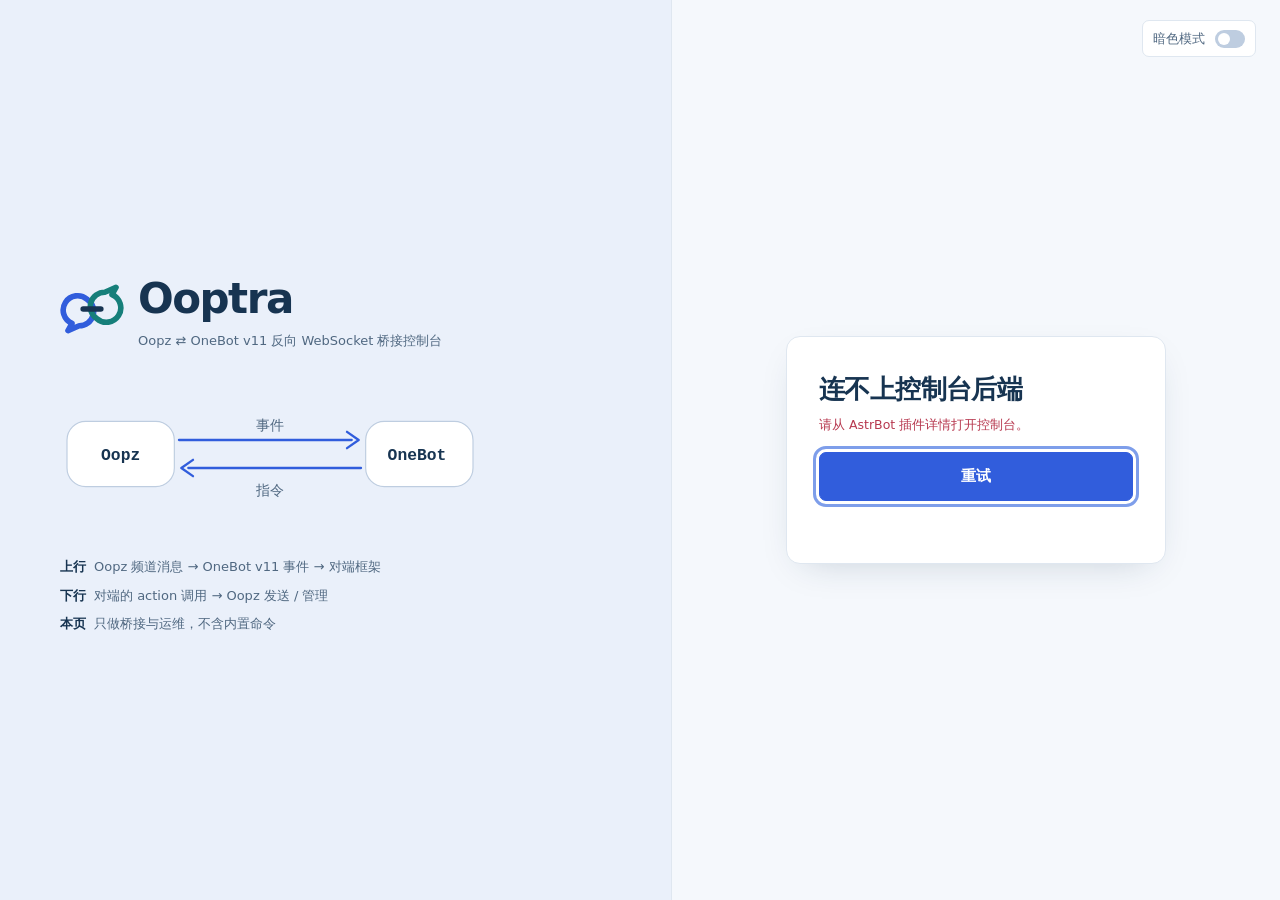
==== pages/control/full.html @ b53f9f82 "feat: add native AstrBot Ooptra workbench and embedded console" ====
<!DOCTYPE html>
<html lang="zh-CN">
<head>
<meta charset="utf-8" />
<meta name="viewport" content="width=device-width, initial-scale=1" />
<meta name="color-scheme" content="light" />
<meta name="theme-color" content="#F5F8FC" />
<title>Ooptra · Oopz ⇄ OneBot v11 桥接控制台</title>

<link rel="stylesheet" href="./console.css" />
<link rel="icon" type="image/svg+xml" href="./favicon.svg" />
<link rel="stylesheet" href="./console-extra.css" />
</head>
<body>

<!-- ───────────────── 登录屏 ───────────────── -->
<div class="screen-login" id="screen-login" hidden>
  <button class="theme-toggle login-theme-toggle" type="button" role="switch" aria-checked="false" data-theme-toggle>
    <span>暗色模式</span><span class="theme-toggle-track" aria-hidden="true"></span>
  </button>
  <div class="login-art">
    <div class="art-head">
      <img class="brand-symbol" src="./logo.svg" width="64" height="64" alt="Ooptra 双对话环" />
      <div>
        <h1>Ooptra</h1>
        <p>Oopz ⇄ OneBot v11 反向 WebSocket 桥接控制台</p>
      </div>
    </div>

    <svg class="art-flow" viewBox="0 0 360 132" fill="none" aria-hidden="true">
      <defs>
        <linearGradient id="flow" gradientUnits="userSpaceOnUse" x1="102" y1="0" x2="258" y2="0">
          <stop offset="0" stop-color="#5eead4" />
          <stop offset="1" stop-color="#38bdf8" />
        </linearGradient>
      </defs>
      <rect x="6" y="38" width="92" height="56" rx="16" class="box" />
      <text x="52" y="71" class="box-t">Oopz</text>
      <rect x="262" y="38" width="92" height="56" rx="16" class="box" />
      <text x="306" y="71" class="box-t">OneBot</text>
      <path class="flow-line" d="M102 54 H250" />
      <path class="arrow" d="M246 47 l10 7 -10 7" />
      <text x="180" y="45" class="lbl">事件</text>
      <path class="flow-line alt" d="M258 78 H110" />
      <path class="arrow" d="M114 71 l-10 7 10 7" />
      <text x="180" y="101" class="lbl">指令</text>
    </svg>

    <ul class="art-points">
      <li><b>上行</b> Oopz 频道消息 → OneBot v11 事件 → 对端框架</li>
      <li><b>下行</b> 对端的 action 调用 → Oopz 发送 / 管理</li>
      <li><b>本页</b> 只做桥接与运维，不含内置命令</li>
    </ul>
  </div>

  <div class="login-side">
    <form class="login-card" id="login-form">
      <h2 id="login-title">需要登录</h2>
      <p class="hint" id="login-sub"></p>

      <label class="field" id="login-token-field" hidden>
        <span>访问令牌</span>
        <input id="login-token" type="password" autocomplete="current-password" placeholder="config.py 里 WEBUI_CONFIG.token" />
      </label>

      <div id="login-oopz-field" hidden>
        <label class="field">
          <span>Oopz 手机号</span>
          <input id="login-phone" type="text" autocomplete="username" placeholder="留空则用 config.py 中的账号" />
        </label>
        <label class="field">
          <span>Oopz 密码</span>
          <input id="login-password" type="password" autocomplete="current-password" placeholder="留空则用 config.py 中的密码" />
        </label>
      </div>

      <button class="btn primary block lg" id="login-submit" type="submit">进入控制台</button>
      <div class="login-alt" id="login-alt" hidden>
        <button class="btn ghost block" id="login-browser" type="button">改用网页版登录（可手动过验证）</button>
        <button class="btn subtle block" id="login-cancel" type="button" hidden>取消网页版登录</button>
      </div>
      <p class="login-msg" id="login-msg" role="status"></p>
    </form>
  </div>
</div>

<!-- ───────────────── 面板 ───────────────── -->
<div class="screen-app" id="screen-app" hidden>
  <aside class="rail">
    <div class="rail-brand">
      <img class="brand-symbol sm" src="./logo.svg" width="38" height="38" alt="" />
      <div><b>Ooptra</b><i>语音桥接工作台</i></div>
    </div>
    <nav class="rail-nav">
      <div class="nav-group">
        <div class="nav-group-label">监控</div>
        <button class="nav-item" data-page="overview">
          <svg viewBox="0 0 24 24"><path d="M4 13h6V4H4v9Zm0 7h6v-4H4v4Zm10 0h6v-9h-6v9Zm0-16v4h6V4h-6Z"/></svg>总览
        </button>
        <button class="nav-item" data-page="logs">
          <svg viewBox="0 0 24 24"><path d="M4 5h16v3H4V5Zm0 6h16v2H4v-2Zm0 5h10v2H4v-2Z"/></svg>日志
        </button>
      </div>
      <div class="nav-group">
        <div class="nav-group-label">语音</div>
        <!-- 只留一个入口：房间成员 / 人格与记忆 是语音台页内的子标签，
             在左侧再列一遍会与页内标签栏重复，两处高亮还会互相打架。 -->
        <button class="nav-item" data-page="voice" data-tab="session">
          <svg viewBox="0 0 24 24"><path d="M12 3a3 3 0 0 0-3 3v6a3 3 0 0 0 6 0V6a3 3 0 0 0-3-3Zm-7 9a7 7 0 0 0 14 0h-2a5 5 0 1 1-10 0H5Zm6 8h2v3h-2v-3Z"/></svg>语音台
        </button>
      </div>
      <div class="nav-group">
        <div class="nav-group-label">系统</div>
        <button class="nav-item" data-page="config">
          <svg viewBox="0 0 24 24"><path d="M12 8a4 4 0 1 0 0 8 4 4 0 0 0 0-8Zm9 4-2 1.2.3 2.3-2.1 2.1-2.3-.3L13.7 21h-3.4l-1.2-2.7-2.3.3-2.1-2.1.3-2.3L3 13v-2l2-1.2-.3-2.3 2.1-2.1 2.3.3L10.3 3h3.4l1.2 2.7 2.3-.3 2.1 2.1-.3 2.3L21 11v1Z"/></svg>配置
        </button>
        <button class="nav-item" data-page="account">
          <svg viewBox="0 0 24 24"><path d="M12 12a4 4 0 1 0 0-8 4 4 0 0 0 0 8Zm0 2c-4 0-8 2-8 5v1h16v-1c0-3-4-5-8-5Z"/></svg>账号
        </button>
      </div>
    </nav>
    <details class="rail-utilities">
    <summary>维护与账号</summary>
    <div class="rail-foot">
      <button class="nav-item small" id="btn-restart">
        <svg viewBox="0 0 24 24"><path d="M12 5V2L7 6l5 4V7a5 5 0 1 1-5 5H5a7 7 0 1 0 7-7Z"/></svg>重新连接
      </button>
      <button class="nav-item small" id="btn-check-update">
        <svg viewBox="0 0 24 24"><path d="M12 2a10 10 0 1 0 .001 20.001A10 10 0 0 0 12 2Zm1 15h-2v-2h2v2Zm0-4h-2V7h2v6Z"/></svg>检查更新
      </button>
      <button class="nav-item small" id="btn-github">
        <svg viewBox="0 0 24 24"><path d="M12 2C6.48 2 2 6.58 2 12.26c0 4.52 2.87 8.35 6.84 9.7.5.1.68-.22.68-.48 0-.24-.01-.87-.01-1.7-2.78.62-3.37-1.37-3.37-1.37-.45-1.18-1.11-1.5-1.11-1.5-.91-.64.07-.63.07-.63 1 .07 1.53 1.06 1.53 1.06.9 1.57 2.36 1.12 2.94.86.09-.67.35-1.12.63-1.38-2.22-.26-4.55-1.14-4.55-5.07 0-1.12.39-2.03 1.03-2.75-.1-.26-.45-1.32.1-2.75 0 0 .84-.27 2.75 1.05A9.3 9.3 0 0 1 12 6.84c.85.004 1.71.12 2.51.35 1.9-1.32 2.74-1.05 2.74-1.05.55 1.43.2 2.49.1 2.75.64.72 1.03 1.63 1.03 2.75 0 3.94-2.34 4.8-4.57 5.06.36.32.68.94.68 1.9 0 1.38-.01 2.49-.01 2.83 0 .26.18.59.69.48A10.02 10.02 0 0 0 22 12.26C22 6.58 17.52 2 12 2Z"/></svg>GitHub
      </button>
      <button class="nav-item small" id="btn-logout">
        <svg viewBox="0 0 24 24"><path d="M10 17v-2h4v-2h-4V4H4v16h6v-3Zm6-9-1.4 1.4L16.2 11H20v2h-3.8l-1.6 1.6L16 16l4-4-4-4Z"/></svg>退出登录
      </button>
      <p class="rail-meta" id="rail-meta"></p>
      <p class="rail-ver" id="rail-ver"></p>
    </div>
    </details>
  </aside>
  <main class="workspace">
    <header class="page-head">
      <div>
        <h2 id="page-title">概览</h2>
        <p class="hint" id="page-sub"></p>
      </div>
      <div class="page-actions">
        <a class="btn ghost" href="./index.html">返回插件工作台</a>
        <div class="page-tools" id="page-tools"></div>
        <button class="theme-toggle" type="button" role="switch" aria-checked="false" data-theme-toggle>
          <span>暗色模式</span><span class="theme-toggle-track" aria-hidden="true"></span>
        </button>
      </div>
    </header>

    <!-- 概览 -->
    <section class="page is-active" id="page-overview">
      <div class="verdict" id="verdict">
        <span class="verdict-rail"></span>
        <div class="verdict-text">
          <b id="verdict-title">检测中…</b>
          <p id="verdict-detail">正在读取桥接状态</p>
        </div>
        <button class="btn warn" id="verdict-action" hidden>重新连接</button>
      </div>

      <div class="tiles">
        <article class="tile" id="tile-oopz">
          <header><i class="dot"></i>Oopz 事件链路</header>
          <b class="tile-value" id="t-oopz-state">—</b>
          <p class="tile-sub" id="t-oopz-sub">—</p>
        </article>
        <article class="tile" id="tile-onebot">
          <header><i class="dot"></i>OneBot v11 反向 WS</header>
          <b class="tile-value" id="t-onebot-state">—</b>
          <p class="tile-sub" id="t-onebot-sub">—</p>
        </article>
        <article class="tile" id="tile-traffic">
          <header><i class="dot"></i>事件吞吐</header>
          <b class="tile-value" id="t-total">—</b>
          <p class="tile-sub" id="t-types">—</p>
        </article>
        <article class="tile" id="tile-process">
          <header><i class="dot"></i>进程</header>
          <b class="tile-value" id="t-uptime">—</b>
          <p class="tile-sub" id="t-process-sub">—</p>
        </article>
      </div>

      <div class="split">
        <section class="card">
          <header class="card-head">
            <h3>最近推送</h3>
            <span class="chip" id="ev-count">0</span>
            <div class="seg" id="ev-filter">
              <button type="button" class="seg-btn is-active" data-mode="msg">不含心跳</button>
              <button type="button" class="seg-btn" data-mode="all">全部</button>
            </div>
          </header>
          <ul class="feed" id="feed-events"></ul>
        </section>
        <section class="card">
          <header class="card-head">
            <h3>最近指令</h3>
            <span class="chip" id="ac-count">0</span>
          </header>
          <ul class="feed" id="feed-actions"></ul>
        </section>
      </div>
    </section>

    <!-- 日志 -->
    <section class="page" id="page-logs">
      <div class="toolbar">
        <select class="control" id="log-file" title="选择日志文件"></select>
        <select class="control sm" id="log-lines" title="启动时读取行数">
          <option value="200">200 行</option>
          <option value="500" selected>500 行</option>
          <option value="2000">2000 行</option>
          <option value="5000">5000 行</option>
        </select>
        <input class="control grow" id="log-search" type="search" placeholder="过滤关键字（支持空格分隔多个）" />
        <select class="control sm" id="log-level">
          <option value="">全部级别</option>
          <option value="WARN">警告以上</option>
          <option value="ERROR">仅错误</option>
        </select>
        <label class="switch"><input type="checkbox" id="log-follow" checked /><span>实时跟随</span></label>
        <label class="switch"><input type="checkbox" id="log-wrap" /><span>自动换行</span></label>
        <span class="spacer"></span>
        <span class="hint" id="log-status"></span>
        <button class="btn ghost sm" id="log-clear">清屏</button>
        <button class="btn ghost sm" id="log-download">下载</button>
      </div>
      <div class="logwrap">
        <div class="logview" id="log-view"></div>
        <button class="jump" id="log-jump" hidden>↓ 回到底部</button>
      </div>
    </section>

    <!-- 配置 -->
        <!-- 语音工作台 -->
    <section class="page" id="page-voice">
      <div class="subtabs" id="voice-tabs">
        <button class="subtab is-active" data-tab="session">会话控制</button>
        <button class="subtab" data-tab="auto-visit">自动串门</button>
        <button class="subtab" data-tab="members">房间成员</button>
        <button class="subtab" data-tab="persona">人格与记忆</button>
      </div>

      <!-- 会话 -->
      <div class="vpane is-active" id="vpane-session">
        <div class="verdict voice-verdict" id="voice-verdict">
          <span class="verdict-rail"></span>
          <div class="verdict-text">
            <b id="voice-verdict-title">语音 Agent</b>
            <p id="voice-verdict-detail">读取语音会话状态…</p>
          </div>
        </div>

        <section class="card" id="voice-join-card">
          <header class="card-head">
            <h3>进入语音频道</h3>
            <button class="btn ghost sm" id="voice-targets-refresh">刷新列表</button>
            <button class="btn ghost sm" id="voice-set-default" title="把当前选中的域/频道写入配置，作为插件 /进语音 的默认目标">设为默认</button>
            <button class="btn primary sm" id="voice-join">进房</button>
            <button class="btn ghost sm" id="voice-leave">退房</button>
          </header>
          <p class="hint" id="default-target-hint">默认目标：未设置。插件不带参数进房时用它；一个 QQ 群绑了多个域时也按默认域查询。</p>

          <!-- 一级：域标签 -->
          <div class="chip-tabs" id="area-tabs" role="tablist">
            <button type="button" class="chip-tab is-active" data-area="">默认域</button>
          </div>

          <!-- 二级：该域下的语音频道卡片 -->
          <div class="channel-panel">
            <div class="channel-head">
              <b id="channel-area-label">频道</b>
              <span class="hint" id="join-hint">选择域与频道后进房；留空则用配置默认</span>
            </div>
            <div class="channel-grid" id="channel-grid">
              <button type="button" class="channel-card is-active" data-channel="">
                <span class="ch-name">默认频道</span>
                <span class="ch-sub">config 默认</span>
              </button>
            </div>
          </div>

          <!-- 域/频道 ID 提示：可直接复制给 /语音绑定 -->
          <div class="bind-bar" id="bind-bar">
            <div class="bind-text">
              <span class="hint">当前目标 ID（点击复制；用于 QQ 群 <code>/语音绑定</code>）</span>
              <code class="bind-cmd" id="bind-cmd">/语音绑定 &lt;域ID&gt; &lt;频道ID&gt;</code>
            </div>
            <div class="btn-row">
              <button class="btn ghost sm" id="copy-area-id" type="button">复制域 ID</button>
              <button class="btn ghost sm" id="copy-channel-id" type="button">复制频道 ID</button>
              <button class="btn primary sm" id="copy-bind-cmd" type="button">复制绑定指令</button>
            </div>
          </div>
          <input type="hidden" id="join-area" value="" />
          <input type="hidden" id="join-channel" value="" />
        </section>

        <div class="tiles">
          <article class="tile">
            <header><i class="dot"></i>模型</header>
            <b class="tile-value" id="v-backend">—</b>
            <p class="tile-sub" id="v-backend-sub">对话后端</p>
          </article>
          <article class="tile">
            <header><i class="dot"></i>会话</header>
            <b class="tile-value" id="v-joined">—</b>
            <p class="tile-sub" id="v-target">—</p>
          </article>
          <article class="tile">
            <header><i class="dot"></i>回合</header>
            <b class="tile-value" id="v-turns">0</b>
            <p class="tile-sub" id="v-speaking">空闲</p>
          </article>
          <article class="tile">
            <header><i class="dot"></i>API</header>
            <b class="tile-value" id="v-api">/api/voice/*</b>
            <p class="tile-sub">与控制台同端口 3090</p>
          </article>
        </div>

        <div class="split">
          <section class="card">
            <header class="card-head"><h3>与 AI 对话</h3></header>
            <p class="hint">用文字发一句话，AI 会在当前语音房用语音回答，和房间里说话是同一场对话（需已进房）。级联模式下不经过模型，直接朗读这段文字。</p>
            <div class="speak-row">
              <input class="control grow" id="speak-text" placeholder="例如：大家好啊，在聊什么呢" />
              <button class="btn primary" id="speak-btn">发送</button>
            </div>
            <p class="hint" id="speak-status"></p>
          </section>
          <section class="card">
            <header class="card-head"><h3>最近对话</h3></header>
            <ul class="feed" id="voice-transcript"></ul>
          </section>
        </div>
      </div>

      <!-- 自动串门：全局默认与域覆盖独立保存 -->
      <div class="vpane" id="vpane-auto-visit">
        <section class="visit-runtime" aria-label="自动串门运行状态">
          <div class="visit-runtime-heading">
            <div><h3 id="visit-phase">正在读取状态</h3><p class="hint" id="visit-reason">先开启一个域，再让 Ooptra 低频进入有人的语音房。</p></div>
            <div class="btn-row"><button class="btn ghost sm" id="visit-refresh" type="button">刷新</button><button class="btn primary sm" id="visit-pause" type="button" disabled>暂停串门</button></div>
          </div>
          <dl class="visit-metrics">
            <div><dt>今日自动进房</dt><dd id="visit-count">—</dd></div>
            <div><dt>下次检查</dt><dd id="visit-next">—</dd></div>
            <div><dt>预计退出</dt><dd id="visit-leave">—</dd></div>
            <div><dt>全局自动冷却</dt><dd id="visit-cooldown">—</dd></div>
          </dl>
          <p class="hint" id="visit-action"></p>
          <p class="hint" id="visit-current-target">当前语音会话：正在读取</p>
          <p class="hint err" id="visit-error" role="status"></p>
        </section>
        <div class="visit-layout">
          <section class="card visit-global">
            <header class="card-head"><h3>全局规则</h3><span class="chip">各域共用</span></header>
            <p class="hint">每轮只尝试一个有人的房间。手动进房不受次数和冷却限制，也不会被自动退出。</p>
            <form id="visit-global-form">
              <div class="visit-field-grid">
                <fieldset class="visit-field"><legend>检查间隔 / 分钟</legend><div class="range-input"><input class="control" id="visit-check-min" type="number" min="1" max="10080" step="any" required aria-label="检查间隔最小分钟" /><span>至</span><input class="control" id="visit-check-max" type="number" min="1" max="10080" step="any" required aria-label="检查间隔最大分钟" /></div></fieldset>
                <label class="visit-field"><span>每天自动进房总上限</span><input class="control" id="visit-global-limit" type="number" min="0" step="1" required /><small>北京时间自然日；0 表示不限</small></label>
              </div>
              <h4 class="visit-section-label">各域默认设置</h4>
              <p class="hint">未单独覆盖的域会沿用这里的设置。</p>
              <div id="visit-default-fields" class="visit-field-grid"></div>
              <div class="visit-save-row"><p class="hint" id="visit-global-feedback" role="status"></p><button class="btn primary" id="visit-global-save" type="submit" disabled>保存全局规则</button></div>
            </form>
          </section>
          <section class="card visit-area">
            <header class="card-head"><h3>按域设置</h3><span class="chip" id="visit-enabled-count">—</span></header>
            <label class="field"><span>选择已加入的域</span><select id="visit-area-select" class="control" disabled><option value="">读取域列表…</option></select></label>
            <div id="visit-area-empty" class="empty">加载完成后可为每个域开启串门。新域默认关闭。</div>
            <form id="visit-area-form" hidden>
              <label class="visit-enable"><input id="visit-area-enabled" type="checkbox" /><span><b>允许在这个域自动串门</b><small>关闭会结束当前域的自动停留；手动会话继续保留。</small></span></label>
              <div class="visit-area-status" id="visit-area-status"></div>
              <label class="visit-field"><span>这个域的每日上限</span><input class="control" id="visit-area-limit" type="number" min="0" step="1" required /><small>0 表示域内不限；仍受全局总上限约束</small></label>
              <h4 class="visit-section-label">覆盖默认设置</h4>
              <p class="hint">勾选后单独设置；取消勾选会恢复继承。</p>
              <div id="visit-area-fields" class="visit-field-grid"></div>
              <div class="visit-save-row"><p class="hint" id="visit-area-feedback" role="status"></p><button class="btn primary" id="visit-area-save" type="submit">保存这个域</button></div>
            </form>
          </section>
        </div>
        <p class="visit-footnote hint">自动退房后所有域短暂休息；手动退房后仅该域长时间休息。停留到期会等待当前回复结束后告别，持续空房则静默退出。关闭页面不影响后台运行。</p>
      </div>

      <!-- 成员 -->
      <div class="vpane" id="vpane-members">
        <div class="toolbar">
          <select class="control grow" id="member-area"></select>
          <button class="btn primary" id="member-refresh">刷新成员</button>
          <span class="hint" id="member-status"></span>
        </div>
        <section class="card">
          <header class="card-head">
            <h3>语音房成员</h3>
            <span class="chip" id="member-count">0</span>
          </header>
          <div class="table-wrap">
            <table class="table" id="member-table">
              <thead>
                <tr><th>UID</th><th>昵称</th><th>麦克风</th><th>扬声器</th></tr>
              </thead>
              <tbody id="member-body">
                <tr><td colspan="4" class="muted">点击「刷新成员」加载</td></tr>
              </tbody>
            </table>
          </div>
        </section>
      </div>

      <!-- 人格与记忆 -->
      <div class="vpane" id="vpane-persona">
        <div class="split">
          <section class="card">
            <header class="card-head">
              <h3>人格提示词</h3>
              <button class="btn primary sm" id="persona-save">保存</button>
            </header>
            <p class="hint">语音 Agent 的角色设定；会与配置页的 persona 同步。</p>
            <textarea class="control grow ta" id="persona-text" rows="10" placeholder="你是……"></textarea>
            <p class="hint" id="persona-status"></p>
          </section>
          <section class="card">
            <header class="card-head">
              <h3>共享记忆</h3>
              <div class="btn-row">
                <button class="btn ghost sm" id="memory-refresh">刷新</button>
                <button class="btn warn sm" id="memory-clear">清空</button>
              </div>
            </header>
            <p class="hint">JSONL 记忆，可被 AstrBot 插件读写，保证多端人格一致。</p>
            <ul class="feed" id="memory-list"></ul>
          </section>
        </div>
      </div>
    </section>

<section class="page" id="page-config">
      <div class="note">
        改动只写回 <code>config.py</code> 的对应字段，注释与其它内容保持原样；敏感项留空表示不修改。
        <span class="note-alt">登录凭据（device_id / person_uid / jwt_token）由登录流程自动维护，要看就去「账号」页。</span>
        <span id="config-status"></span>
      </div>
      <div class="config-groups" id="config-groups"></div>
      <div class="savebar" id="savebar" hidden>
        <span id="savebar-text">有未保存的改动</span>
        <button class="btn subtle" id="config-discard">放弃</button>
        <button class="btn primary" id="config-save">保存</button>
        <button class="btn primary" id="config-save-restart">保存并重新连接</button>
      </div>
    </section>

    <!-- 账号 -->
    <section class="page" id="page-account">
      <div class="split">
        <section class="card">
          <header class="card-head">
            <h3>当前凭据</h3>
            <span class="chip" id="cred-expiry-chip">—</span>
          </header>
          <dl class="kv-list" id="cred-list"></dl>
        </section>
        <section class="card">
          <header class="card-head"><h3>重新登录 Oopz</h3></header>
          <p class="hint">登录成功后会写入 <code>config.py</code> 与 <code>private_key.py</code>，并自动重连。</p>
          <label class="field"><span>手机号</span>
            <input id="api-phone" type="text" placeholder="留空则用 config.py 中的账号" /></label>
          <label class="field"><span>密码</span>
            <input id="api-password" type="password" placeholder="留空则用 config.py 中的密码" /></label>
          <button class="btn primary" id="api-login">账号密码登录</button>
          <p class="login-msg" id="api-login-status" role="status"></p>
          <hr />
          <label class="switch"><input type="checkbox" id="browser-headless" /><span>无头模式（不推荐，无法手动过验证）</span></label>
          <button class="btn ghost" id="browser-login">网页版登录</button>
          <button class="btn subtle" id="browser-cancel">取消</button>
          <p class="login-msg" id="browser-login-status" role="status"></p>
          <p class="hint"><a href="https://web.oopz.cn" target="_blank" rel="noreferrer">打开 Oopz 网页版 ↗</a></p>
        </section>
      </div>
    </section>
  </main>
</div>

<div class="toasts" id="toasts"></div>
<div class="backdrop" id="dialog" hidden>
  <div class="dialog">
    <h3 id="dialog-title">确认</h3>
    <p id="dialog-text"></p>
    <div class="dialog-actions">
      <button class="btn subtle" id="dialog-no">取消</button>
      <button class="btn primary" id="dialog-yes">确定</button>
    </div>
  </div>
</div>

<script src="./console-adapter.js"></script>
<script src="./console-app.js"></script>
</body>
</html>
---- pages/control/console.css ----
/* Ooptra 语音桥接工作台：冷白、钴蓝与双对话环。 */
:root {
  color-scheme: light;
  --bg: #F5F8FC;
  --bg-2: #E7EEF7;
  --panel: #FFFFFF;
  --panel-2: #F8FAFD;
  --panel-3: #EDF2F9;
  --line: #DFE7F0;
  --line-2: #BECDE0;
  --text: #173451;
  --muted: #506881;
  --dim: #61768C;
  --accent: #315DDC;
  --accent-2: #167F7A;
  --ok: #167F7A;
  --warn: #B66B17;
  --err: #B7384F;
  --accent-hover: #254DC3;
  --on-accent: #FFFFFF;
  --accent-soft: #EDF2FF;
  --accent-line: #A1B5ED;
  --ok-text: #11645F;
  --ok-soft: #E5F3EF;
  --warn-text: #925413;
  --warn-soft: #FFF5E7;
  --warn-line: #E6C392;
  --err-soft: #FBEDEF;
  --verdict-bg: #EFF7F8;
  --verdict-line: #CDE4E4;
  --login-art-bg: #EAF0FA;
  --runtime-bg: #EAF2FA;
  --runtime-line: #D3E2F0;
  --enabled-bg: #EEF7F5;
  --inherited-bg: #F0F4F8;
  --log-bg: #173451;
  --r-xl: 20px;
  --r-lg: 12px;
  --r-md: 7px;
  --r-sm: 5px;
  --sans: "Segoe UI", "Microsoft YaHei UI", "PingFang SC", system-ui, sans-serif;
  --mono: ui-monospace, SFMono-Regular, Consolas, "Cascadia Mono", "Courier New", monospace;
  --shadow: 0 12px 36px -18px rgba(23, 52, 81, .25);
}

:root[data-theme="dark"] {
  color-scheme: dark;
  --bg: #0F1824;
  --bg-2: #162538;
  --panel: #172537;
  --panel-2: #1B2C40;
  --panel-3: #22364D;
  --line: #2C4058;
  --line-2: #49617B;
  --text: #E2EDF7;
  --muted: #B0C2D4;
  --dim: #94AAC0;
  --accent: #9AB8FF;
  --accent-2: #69D4C7;
  --ok: #69D4C7;
  --warn: #F0BF76;
  --err: #FF9CAB;
  --accent-hover: #ACC5FF;
  --on-accent: #14233C;
  --accent-soft: #233857;
  --accent-line: #556F9B;
  --ok-text: #69D4C7;
  --ok-soft: #1A3838;
  --warn-text: #F0BF76;
  --warn-soft: #3B3023;
  --warn-line: #806444;
  --err-soft: #402735;
  --verdict-bg: #193238;
  --verdict-line: #315254;
  --login-art-bg: #142236;
  --runtime-bg: #1B3047;
  --runtime-line: #304F6C;
  --enabled-bg: #1A3838;
  --inherited-bg: #223145;
  --log-bg: #101C2B;
  --shadow: 0 12px 36px -18px rgba(0, 0, 0, .55);
}

* { box-sizing: border-box; }
[hidden] { display: none !important; }

html, body { height: 100%; }

body {
  margin: 0;
  font-family: var(--sans);
  font-size: 14px;
  line-height: 1.55;
  color: var(--text);
  background: var(--bg);
  -webkit-font-smoothing: antialiased;
}

h1, h2, h3 { margin: 0; font-weight: 650; letter-spacing: .2px; }
h1 { font-size: 22px; }
h2 { font-size: 19px; }
h3 { font-size: 14px; }
p { margin: 0; }
ul { margin: 0; padding: 0; list-style: none; }
code { font-family: var(--mono); font-size: 12px; color: var(--accent); }
a { color: var(--accent-2); text-decoration: none; }
a:hover { text-decoration: underline; }
hr { border: 0; border-top: 1px solid var(--line); margin: 14px 0; }

.hint { color: var(--muted); font-size: 12.5px; }
.mono { font-family: var(--mono); }
.spacer { flex: 1 1 auto; }
.muted { color: var(--muted); }

/* ── 通用控件 ── */
.btn {
  display: inline-flex; align-items: center; justify-content: center; gap: 6px;
  padding: 9px 15px; border-radius: var(--r-md); border: 1px solid transparent;
  font: inherit; font-weight: 600; color: var(--text); cursor: pointer;
  background: rgba(148, 163, 184, .12);
  transition: transform .12s ease, background .16s ease, border-color .16s ease, opacity .16s ease;
}
.btn:hover { background: rgba(148, 163, 184, .2); }
.btn:active { transform: translateY(1px); }
.btn:disabled { opacity: .5; cursor: not-allowed; transform: none; }
.btn.primary {
  color: #04211d;
  background: linear-gradient(120deg, var(--accent), var(--accent-2));
  border-color: transparent;
}
.btn.primary:hover { filter: brightness(1.07); }
.btn.ghost { background: transparent; border-color: var(--line-2); }
.btn.ghost:hover { background: rgba(148, 163, 184, .1); }
.btn.subtle { background: transparent; color: var(--muted); }
.btn.subtle:hover { background: rgba(148, 163, 184, .1); color: var(--text); }
.btn.warn { background: rgba(251, 191, 36, .14); border-color: rgba(251, 191, 36, .4); color: #fde68a; }
.btn.warn:hover { background: rgba(251, 191, 36, .22); }
.btn.lg { padding: 12px 18px; font-size: 15px; }
.btn.sm { padding: 6px 11px; font-size: 12.5px; }
.btn.block { width: 100%; }

.control {
  padding: 8px 11px; border-radius: var(--r-md); font: inherit; color: var(--text);
  background: var(--panel-2); border: 1px solid var(--line); outline: none;
  transition: border-color .16s ease, box-shadow .16s ease;
}
.control:hover { border-color: var(--line-2); }
.control:focus-visible, .btn:focus-visible, input:focus-visible {
  border-color: rgba(94, 234, 212, .6);
  box-shadow: 0 0 0 3px rgba(94, 234, 212, .16);
}
.control.sm { padding: 7px 9px; font-size: 12.5px; }
.control.grow { flex: 1 1 220px; min-width: 140px; }
select.control { cursor: pointer; }

.field { display: block; margin-bottom: 12px; }
.field > span { display: block; margin-bottom: 5px; font-size: 12.5px; color: var(--muted); }
.field input, .field select {
  width: 100%; padding: 10px 12px; border-radius: var(--r-md); font: inherit;
  color: var(--text); background: var(--panel-2); border: 1px solid var(--line); outline: none;
}
.field input:hover { border-color: var(--line-2); }
.field input[readonly] { color: var(--muted); background: rgba(148, 163, 184, .06); cursor: default; }

.switch { display: inline-flex; align-items: center; gap: 7px; color: var(--muted); font-size: 12.5px; cursor: pointer; user-select: none; }
.switch input { width: 16px; height: 16px; accent-color: var(--accent); cursor: pointer; }

::-webkit-scrollbar { width: 10px; height: 10px; }
::-webkit-scrollbar-thumb { background: rgba(148, 163, 184, .22); border-radius: 8px; border: 2px solid transparent; background-clip: content-box; }
::-webkit-scrollbar-thumb:hover { background: rgba(148, 163, 184, .36); background-clip: content-box; }
::-webkit-scrollbar-track { background: transparent; }
/* ── 登录屏 ── */
.screen-login { display: grid; grid-template-columns: 1.05fr .95fr; min-height: 100vh; }
.login-art {
  padding: 56px 52px; display: flex; flex-direction: column; justify-content: center; gap: 26px;
  border-right: 1px solid var(--line);
}
.art-head { display: flex; align-items: center; gap: 14px; }
.art-head h1 { font-size: 27px; }
.art-head h1 em { font-style: normal; background: linear-gradient(120deg, var(--accent), var(--accent-2)); -webkit-background-clip: text; background-clip: text; color: transparent; }
.art-head p { color: var(--muted); font-size: 13px; letter-spacing: .6px; }
.mark {
  display: grid; place-items: center; width: 46px; height: 46px; border-radius: 14px; flex: none;
  font-size: 22px; color: #04211d; background: linear-gradient(140deg, var(--accent), var(--accent-2));
  box-shadow: 0 12px 30px -12px rgba(94, 234, 212, .7);
}
.mark.sm { width: 30px; height: 30px; font-size: 15px; border-radius: 9px; }
.art-flow { width: 100%; max-width: 420px; }
.art-flow .node { fill: rgba(148, 163, 184, .1); stroke: rgba(148, 163, 184, .3); }
.art-flow .node-t { fill: var(--muted); font: 600 13px var(--mono); text-anchor: middle; }
.art-flow .flow-line { stroke-dasharray: 8 10; animation: flow 2.4s linear infinite; }
.art-flow .flow-line.alt { animation-direction: reverse; }
@keyframes flow { to { stroke-dashoffset: -36; } }
.art-points { display: grid; gap: 8px; color: var(--muted); font-size: 13px; }
.art-points li { display: flex; gap: 8px; }
.art-points b { color: var(--text); font-weight: 600; flex: none; }

.login-side { display: grid; place-items: center; padding: 40px 32px; }
.login-card {
  width: 100%; max-width: 380px; padding: 30px; border-radius: var(--r-xl); border: 1px solid var(--line);
  background: linear-gradient(180deg, rgba(255, 255, 255, .03), transparent 40%), var(--panel);
  box-shadow: var(--shadow);
}
.login-card h2 { margin-bottom: 6px; }
.login-card .hint { margin-bottom: 18px; }
.login-alt { display: grid; gap: 8px; margin-top: 10px; }
.login-msg { margin-top: 12px; min-height: 18px; font-size: 12.5px; color: var(--muted); }
.login-msg.err { color: var(--err); }
.login-msg.ok { color: var(--ok); }

/* ── 面板骨架 ── */
.screen-app { display: grid; grid-template-columns: 226px minmax(0, 1fr); min-height: 100vh; }
.rail {
  display: flex; flex-direction: column; gap: 18px; padding: 22px 16px;
  border-right: 1px solid var(--line); background: rgba(9, 14, 26, .72); backdrop-filter: blur(6px);
  position: sticky; top: 0; height: 100vh;
}
.rail-brand { display: flex; align-items: center; gap: 10px; padding: 0 6px; }
.rail-brand b { display: block; font-size: 13.5px; }
.rail-brand i { font-style: normal; font-size: 11.5px; color: var(--dim); letter-spacing: .4px; }
.rail-nav, .rail-foot { display: grid; gap: 4px; }
.rail-foot { margin-top: auto; }
.nav-item {
  display: flex; align-items: center; gap: 10px; width: 100%; padding: 10px 12px;
  border: 0; border-radius: var(--r-md); background: transparent; color: var(--muted);
  font: inherit; font-weight: 600; text-align: left; cursor: pointer; transition: background .16s ease, color .16s ease;
}
.nav-item svg { width: 17px; height: 17px; fill: currentColor; flex: none; opacity: .9; }
.nav-item:hover { background: rgba(148, 163, 184, .1); color: var(--text); }
.nav-item.is-active { color: var(--text); background: linear-gradient(100deg, rgba(94, 234, 212, .16), rgba(56, 189, 248, .1)); box-shadow: inset 0 0 0 1px rgba(94, 234, 212, .18); }
.nav-item.small { font-weight: 500; font-size: 12.5px; padding: 8px 12px; }
.rail-meta { padding: 8px 12px 0; font-size: 11.5px; color: var(--dim); line-height: 1.5; }

.workspace { padding: 24px 28px 40px; min-width: 0; }
.page-head { display: flex; align-items: flex-end; gap: 16px; margin-bottom: 18px; flex-wrap: wrap; }
.page-head .hint { margin-top: 3px; }
.page-tools { display: flex; align-items: center; gap: 8px; margin-left: auto; flex-wrap: wrap; }
.page { display: none; }
.page.is-active { display: block; animation: rise .22s ease; }
@keyframes rise { from { opacity: 0; transform: translateY(6px); } }
/* ── 结论条 ── */
.verdict {
  display: flex; align-items: center; gap: 16px; padding: 16px 18px 16px 22px; margin-bottom: 16px;
  border-radius: var(--r-lg); border: 1px solid var(--line); background: var(--panel); position: relative; overflow: hidden;
}
.verdict-rail { position: absolute; inset: 0 auto 0 0; width: 5px; background: var(--dim); }
.verdict[data-tone="ok"] .verdict-rail { background: linear-gradient(180deg, var(--ok), #0ea5e9); }
.verdict[data-tone="warn"] .verdict-rail { background: linear-gradient(180deg, var(--warn), #f97316); }
.verdict[data-tone="err"] .verdict-rail { background: linear-gradient(180deg, var(--err), #e11d48); }
.verdict-text { min-width: 0; }
.verdict-text b { font-size: 16px; }
.verdict-text p { color: var(--muted); font-size: 12.5px; margin-top: 2px; }
.verdict .btn { margin-left: auto; flex: none; }

/* ── 指标块 ── */
.tiles { display: grid; grid-template-columns: repeat(auto-fit, minmax(210px, 1fr)); gap: 12px; margin-bottom: 16px; }
.tile {
  padding: 14px 16px; border-radius: var(--r-lg); border: 1px solid var(--line); background: var(--panel);
  position: relative; overflow: hidden;
}
.tile::after { content: ""; position: absolute; inset: 0 0 auto; height: 1px; background: linear-gradient(90deg, transparent, rgba(255, 255, 255, .12), transparent); }
.tile header { display: flex; align-items: center; gap: 8px; color: var(--muted); font-size: 12px; letter-spacing: .3px; }
.tile-value { display: block; margin-top: 8px; font-size: 20px; font-variant-numeric: tabular-nums; }
.tile-sub { margin-top: 3px; color: var(--dim); font-size: 12px; font-family: var(--mono); word-break: break-all; }

.dot { width: 8px; height: 8px; border-radius: 50%; background: var(--dim); flex: none; }
.dot.ok { background: var(--ok); box-shadow: 0 0 0 4px rgba(52, 211, 153, .16); }
.dot.warn { background: var(--warn); box-shadow: 0 0 0 4px rgba(251, 191, 36, .16); }
.dot.err { background: var(--err); box-shadow: 0 0 0 4px rgba(251, 113, 133, .16); }

/* ── 卡片 / 分栏 ── */
.split { display: grid; grid-template-columns: repeat(auto-fit, minmax(320px, 1fr)); gap: 12px; }
.card { padding: 16px; border-radius: var(--r-lg); border: 1px solid var(--line); background: var(--panel); min-width: 0; }
.card-head { display: flex; align-items: center; gap: 10px; margin-bottom: 12px; }
.card-head h3 { flex: none; }
.chip { padding: 2px 9px; border-radius: 999px; font-size: 11.5px; font-family: var(--mono); color: var(--muted); background: rgba(148, 163, 184, .12); }
.chip.ok { color: #a7f3d0; background: rgba(52, 211, 153, .16); }
.chip.warn { color: #fde68a; background: rgba(251, 191, 36, .16); }
.chip.err { color: #fecdd3; background: rgba(251, 113, 133, .16); }

/* ── 事件流 ── */
.feed { display: grid; gap: 2px; max-height: 340px; overflow: auto; }
.feed-item { display: flex; align-items: flex-start; gap: 10px; padding: 8px 6px; border-radius: var(--r-sm); }
.feed-item:hover { background: rgba(148, 163, 184, .06); }
.feed-item + .feed-item { border-top: 1px solid var(--line); }
.kind-dot { width: 7px; height: 7px; border-radius: 50%; margin-top: 7px; flex: none; background: var(--dim); }
.kind-dot.k-message { background: var(--accent); }
.kind-dot.k-meta { background: #64748b; }
.kind-dot.k-notice { background: var(--warn); }
.kind-dot.k-action { background: var(--accent-2); }
.feed-main { min-width: 0; flex: 1 1 auto; }
.feed-top { display: flex; align-items: baseline; gap: 8px; flex-wrap: wrap; }
.feed-top b { font-family: var(--mono); font-size: 12.5px; font-weight: 600; }
.feed-top .meta { color: var(--dim); font-size: 11.5px; font-family: var(--mono); }
.feed-text { color: var(--muted); font-size: 12.5px; overflow: hidden; text-overflow: ellipsis; white-space: nowrap; }
.feed-item time { color: var(--dim); font-size: 11.5px; font-family: var(--mono); flex: none; }
.empty { padding: 18px 6px; color: var(--dim); font-size: 12.5px; }

/* ── 日志 ── */
.toolbar { display: flex; align-items: center; gap: 8px; flex-wrap: wrap; margin-bottom: 12px; }
.logwrap { position: relative; }
.logview {
  height: calc(100vh - 190px); min-height: 300px; overflow: auto; padding: 12px 14px;
  border-radius: var(--r-lg); border: 1px solid var(--line); background: #060a14;
  font-family: var(--mono); font-size: 12.5px; line-height: 1.65;
}
.logview.wrap .ln { white-space: pre-wrap; word-break: break-all; }
.ln { display: grid; grid-template-columns: 66px 62px minmax(0, 1fr); gap: 10px; white-space: pre; }
.ln-time { color: #475569; }
.ln-level { color: var(--dim); font-weight: 600; }
.ln-body { color: #cbd5e1; }
.ln.lv-err .ln-level, .ln.lv-err .ln-body { color: var(--err); }
.ln.lv-warn .ln-level { color: var(--warn); }
.ln.lv-warn .ln-body { color: #f8d99a; }
.ln.lv-debug { opacity: .62; }
mark.hit { background: rgba(94, 234, 212, .24); color: #d7fff7; border-radius: 3px; padding: 0 1px; }
.jump {
  position: absolute; right: 18px; bottom: 18px; padding: 8px 14px; border-radius: 999px; cursor: pointer;
  border: 1px solid rgba(94, 234, 212, .35); background: rgba(10, 20, 30, .92); color: var(--accent);
  font: 600 12.5px var(--sans); box-shadow: var(--shadow);
}
/* ── 配置 ── */
.note {
  padding: 11px 14px; margin-bottom: 14px; border-radius: var(--r-md); font-size: 12.5px; color: var(--muted);
  border: 1px solid var(--line); background: rgba(148, 163, 184, .06);
}
.note #config-status { display: block; color: var(--dim); font-family: var(--mono); margin-top: 6px; }
.config-groups { display: grid; gap: 12px; }
.cfg-group { border-radius: var(--r-lg); border: 1px solid var(--line); background: var(--panel); overflow: hidden; }
.cfg-group > header { display: flex; align-items: center; gap: 10px; padding: 13px 16px; border-bottom: 1px solid var(--line); background: rgba(148, 163, 184, .05); }
.cfg-group > header .chip { margin-left: auto; }
.cfg-body { display: grid; grid-template-columns: repeat(auto-fit, minmax(260px, 1fr)); gap: 12px 18px; padding: 16px; }
.cfg-field > label > span { display: block; margin-bottom: 5px; font-size: 12.5px; color: var(--muted); }
.cfg-field input[type="text"], .cfg-field input[type="number"], .cfg-field input[type="password"] {
  width: 100%; padding: 9px 11px; border-radius: var(--r-md); font: inherit;
  color: var(--text); background: var(--panel-2); border: 1px solid var(--line); outline: none;
}
.cfg-field select.cfg-select {
  width: 100%; padding: 9px 11px; border-radius: var(--r-md); font: inherit;
  color: var(--text); background: var(--panel-2); border: 1px solid var(--line); outline: none;
  cursor: pointer;
}
.cfg-field select.cfg-select:hover { border-color: var(--line-2); }
.cfg-field input.cfg-custom {
  margin-top: 8px;
}
.cfg-field input:hover { border-color: var(--line-2); }
.cfg-field input:disabled { color: var(--muted); background: rgba(148, 163, 184, .06); }
.cfg-field.is-dirty input, .cfg-field.is-dirty select.cfg-select {
  border-color: rgba(94, 234, 212, .55); box-shadow: 0 0 0 3px rgba(94, 234, 212, .1);
}
.cfg-field .hint { margin-top: 4px; font-size: 11.5px; color: var(--dim); }
.cfg-toggle { display: flex; align-items: center; gap: 8px; padding-top: 20px; }
.cfg-toggle input { width: 16px; height: 16px; accent-color: var(--accent); cursor: pointer; }
.cfg-desc { padding: 12px 16px 0; color: var(--muted); font-size: 12.5px; line-height: 1.6; }
.cfg-state { display: inline-flex; align-items: center; gap: 7px; font-size: 12px; color: var(--muted); }
.rail-ver { font-family: var(--mono); font-size: 11px; color: var(--dim); padding-left: 2px; }
.cfg-state.ok { color: #a7f3d0; }
.cfg-state.err { color: #fecdd3; }
.cfg-group > .cfg-body { padding-top: 12px; }
.cfg-extra { margin-top: 16px; border-top: 1px dashed var(--line); }
.cfg-sec > h4 { margin: 0; padding: 14px 16px 0; font-size: 12px; font-weight: 600; color: var(--dim); letter-spacing: .6px; }
.cfg-sec > .cfg-body { padding-top: 10px; }
.btn.toggle-on { color: var(--accent); border-color: rgba(94, 234, 212, .5); background: rgba(94, 234, 212, .1); }
.note .note-alt { display: block; margin-top: 5px; color: var(--dim); }
.savebar {
  position: sticky; bottom: 16px; margin-top: 16px; display: flex; align-items: center; gap: 10px;
  padding: 12px 16px; border-radius: var(--r-lg); border: 1px solid rgba(94, 234, 212, .3);
  background: rgba(10, 22, 30, .94); backdrop-filter: blur(8px); box-shadow: var(--shadow);
}
.savebar #savebar-text { font-weight: 600; color: var(--accent); }

/* ── 凭据列表 ── */
.kv-list { display: grid; gap: 2px; }
.kv-list .kv { display: flex; align-items: center; gap: 12px; padding: 8px 0; border-top: 1px solid var(--line); }
.kv-list .kv:first-child { border-top: 0; }
.kv-list dt { flex: none; width: 96px; color: var(--muted); font-size: 12.5px; }
.kv-list dd { margin: 0; flex: 1 1 auto; min-width: 0; font-family: var(--mono); font-size: 12.5px; overflow: hidden; text-overflow: ellipsis; }
.kv-list dd.good { color: #a7f3d0; }
.kv-list dd.bad { color: #fecdd3; }
.kv-list .copy { flex: none; }

/* ── 轻提示 ── */
.toasts { position: fixed; top: 18px; right: 18px; display: grid; gap: 10px; z-index: 60; max-width: 340px; }
.toast {
  padding: 11px 14px; border-radius: var(--r-md); border: 1px solid var(--line-2); background: rgba(15, 22, 38, .96);
  box-shadow: var(--shadow); animation: drop .2s ease; font-size: 12.5px; color: var(--muted);
}
.toast b { display: block; color: var(--text); font-size: 13px; margin-bottom: 2px; }
.toast.ok { border-color: rgba(52, 211, 153, .4); }
.toast.err { border-color: rgba(251, 113, 133, .42); }
.toast.err b { color: #fecdd3; }
@keyframes drop { from { opacity: 0; transform: translateY(-8px); } }

/* ── 对话框 ── */
.backdrop { position: fixed; inset: 0; display: grid; place-items: center; background: rgba(3, 7, 18, .68); z-index: 70; animation: fade .16s ease; }
@keyframes fade { from { opacity: 0; } }
.dialog { width: min(400px, 92vw); padding: 22px; border-radius: var(--r-lg); border: 1px solid var(--line-2); background: var(--panel); box-shadow: var(--shadow); }
.dialog p { margin: 8px 0 18px; color: var(--muted); font-size: 13px; }
.dialog-actions { display: flex; justify-content: flex-end; gap: 8px; }

/* ── 自适应 ── */
@media (max-width: 980px) {
  .screen-login { grid-template-columns: 1fr; }
  .login-art { border-right: 0; border-bottom: 1px solid var(--line); padding: 34px 26px; }
  .art-flow { max-width: 320px; }
  .screen-app { grid-template-columns: 1fr; }
  .rail { position: static; height: auto; flex-direction: row; align-items: center; gap: 10px; overflow-x: auto; padding: 12px 14px; border-right: 0; border-bottom: 1px solid var(--line); }
  .rail-brand i { display: none; }
  .rail-nav, .rail-foot { display: flex; gap: 4px; margin: 0; }
  .rail-foot { margin-left: auto; }
  .rail-meta { display: none; }
  .nav-item { white-space: nowrap; padding: 8px 10px; }
  .workspace { padding: 18px 14px 32px; }
  .logview { height: calc(100vh - 260px); }
}
@media (prefers-reduced-motion: reduce) {
  *, *::after { animation: none !important; transition: none !important; }
}
.hint.err { color: var(--err); }
.login-msg.ok { color: var(--ok); }
.notice { color: #fde68a; }


/* ── 修补：按钮 / 卡片头 / 分段控件 ── */
.btn, .seg-btn { white-space: nowrap; }
.card-head > :last-child { margin-left: auto; }
.seg { display: inline-flex; padding: 2px; border-radius: 999px; background: rgba(148, 163, 184, .12); }
.seg-btn { border: 0; background: transparent; color: var(--muted); font: 600 11.5px var(--sans); padding: 4px 10px; border-radius: 999px; cursor: pointer; }
.seg-btn.is-active { background: rgba(94, 234, 212, .18); color: var(--accent); }

/* ── 修补：登录页流程图 ── */
.art-flow .box { fill: rgba(148, 163, 184, .09); stroke: rgba(148, 163, 184, .28); }
.art-flow .box-t { fill: var(--text); font: 600 14px var(--mono); text-anchor: middle; }
.art-flow .flow-line { stroke: url(#flow); stroke-width: 2; stroke-linecap: round; stroke-dasharray: 7 9; animation: flow 2.4s linear infinite; }
.art-flow .flow-line.alt { animation-direction: reverse; }
.art-flow .arrow { stroke: url(#flow); stroke-width: 2; stroke-linecap: round; stroke-linejoin: round; fill: none; }
.art-flow .lbl { fill: var(--muted); font: 500 12px var(--sans); text-anchor: middle; }

/* ── 修补：配置页布局 ── */
.cfg-body { grid-template-columns: repeat(auto-fill, minmax(300px, 1fr)); gap: 14px 18px; align-items: start; }
.cfg-field input[type="text"], .cfg-field input[type="number"], .cfg-field input[type="password"] { height: 38px; }
.cfg-field select.cfg-select { height: 38px; }
.cfg-field input.cfg-custom { height: 38px; }
.cfg-switch {
  display: flex; align-items: center; gap: 10px; min-height: 38px; padding: 0 12px;
  border-radius: var(--r-md); border: 1px solid var(--line); background: var(--panel-2);
}
.cfg-switch input { width: 16px; height: 16px; accent-color: var(--accent); cursor: pointer; flex: none; }
.cfg-switch span { font-size: 13px; }
.cfg-field.is-dirty .cfg-switch { border-color: rgba(94, 234, 212, .55); box-shadow: 0 0 0 3px rgba(94, 234, 212, .1); }
/* ── 品牌字 ── */
.art-head h1 {
  background: linear-gradient(120deg, #eaf6ff 10%, var(--accent) 60%, var(--accent-2));
  -webkit-background-clip: text; background-clip: text; color: transparent;
}


/* ─── 侧栏二级导航 ─── */
.rail-nav { display: flex; flex-direction: column; gap: 14px; padding: 8px 10px; overflow: auto; }
.nav-group { display: flex; flex-direction: column; gap: 3px; }
.nav-group-label {
  padding: 4px 12px 6px;
  font-size: 11px;
  letter-spacing: .12em;
  text-transform: uppercase;
  color: var(--dim);
  user-select: none;
}
.nav-item.sub {
  padding-left: 28px;
  font-weight: 500;
  opacity: .92;
}
.nav-item.sub svg { width: 15px; height: 15px; opacity: .8; }
.nav-item.is-active {
  background: linear-gradient(90deg, rgba(94, 234, 212, .16), rgba(56, 189, 248, .08));
  color: var(--accent);
  box-shadow: inset 2px 0 0 var(--accent);
}

/* ─── 语音页 ─── */
.subtabs {
  display: flex;
  gap: 6px;
  padding: 4px;
  margin-bottom: 16px;
  background: rgba(15, 22, 38, .7);
  border: 1px solid var(--line);
  border-radius: var(--r-lg);
  width: fit-content;
}
.subtab {
  border: 0;
  background: transparent;
  color: var(--muted);
  font: inherit;
  font-weight: 600;
  padding: 8px 16px;
  border-radius: var(--r-md);
  cursor: pointer;
  transition: background .15s ease, color .15s ease;
}
.subtab:hover { color: var(--text); background: rgba(148, 163, 184, .1); }
.subtab.is-active {
  color: #04211d;
  background: linear-gradient(120deg, var(--accent), var(--accent-2));
}
.vpane { display: none; }
.vpane.is-active { display: block; animation: fadeIn .18s ease; }
@keyframes fadeIn { from { opacity: 0; transform: translateY(4px); } to { opacity: 1; transform: none; } }

.voice-verdict { display: flex; align-items: center; gap: 14px; }
.btn-row { display: inline-flex; gap: 8px; align-items: center; flex-wrap: wrap; }
.speak-row { display: flex; gap: 8px; margin: 10px 0; }
.ta {
  width: 100%;
  min-height: 160px;
  resize: vertical;
  font-family: var(--sans);
  line-height: 1.6;
  margin-top: 8px;
}
.table-wrap { overflow: auto; }
.table { width: 100%; border-collapse: collapse; font-size: 13px; }
.table th, .table td {
  padding: 10px 12px;
  text-align: left;
  border-bottom: 1px solid var(--line);
}
.table th { color: var(--muted); font-weight: 600; font-size: 12px; }
.table tr:hover td { background: rgba(148, 163, 184, .05); }
.badge {
  display: inline-flex;
  align-items: center;
  padding: 2px 8px;
  border-radius: 999px;
  font-size: 11.5px;
  font-weight: 600;
}
.badge.ok { background: rgba(52, 211, 153, .15); color: var(--ok); }
.badge.warn { background: rgba(251, 191, 36, .15); color: var(--warn); }
.badge.err { background: rgba(251, 113, 133, .15); color: var(--err); }


/* 进房：域标签 + 频道卡片 */
.chip-tabs {
  display: flex;
  flex-wrap: wrap;
  gap: 8px;
  margin: 4px 0 14px;
}
.chip-tab {
  border: 1px solid var(--line);
  background: rgba(148, 163, 184, .08);
  color: var(--muted);
  font: inherit;
  font-weight: 600;
  font-size: 12.5px;
  padding: 7px 14px;
  border-radius: 999px;
  cursor: pointer;
  transition: background .15s ease, color .15s ease, border-color .15s ease;
}
.chip-tab:hover { color: var(--text); border-color: var(--line-2); }
.chip-tab.is-active {
  color: #04211d;
  background: linear-gradient(120deg, var(--accent), var(--accent-2));
  border-color: transparent;
}
.chip-tab.is-default:not(.is-active)::after {
  content: "默认";
  margin-left: 6px;
  padding: 1px 6px;
  border-radius: 999px;
  font-size: 10px;
  font-weight: 650;
  color: var(--accent);
  border: 1px solid rgba(94, 234, 212, .4);
  background: rgba(94, 234, 212, .12);
}
.channel-panel {
  background: rgba(10, 16, 32, .45);
  border: 1px solid var(--line);
  border-radius: var(--r-lg);
  padding: 12px;
}
.channel-head {
  display: flex;
  align-items: baseline;
  justify-content: space-between;
  gap: 10px;
  margin-bottom: 10px;
}
.channel-head b { font-size: 13px; }
.channel-grid {
  display: grid;
  grid-template-columns: repeat(auto-fill, minmax(160px, 1fr));
  gap: 8px;
}
.channel-card {
  display: flex;
  flex-direction: column;
  align-items: flex-start;
  gap: 4px;
  padding: 12px 14px;
  border-radius: var(--r-md);
  border: 1px solid var(--line);
  background: var(--panel-2);
  color: var(--text);
  font: inherit;
  text-align: left;
  cursor: pointer;
  transition: border-color .15s ease, transform .12s ease, background .15s ease;
}
.channel-card:hover {
  border-color: rgba(94, 234, 212, .45);
  transform: translateY(-1px);
}
.channel-card.is-active {
  border-color: var(--accent);
  background: linear-gradient(145deg, rgba(94, 234, 212, .16), rgba(56, 189, 248, .08));
  box-shadow: 0 0 0 1px rgba(94, 234, 212, .25);
}
.channel-card.is-default:not(.is-active) {
  border-color: rgba(94, 234, 212, .35);
}
.channel-card.is-default:not(.is-active)::after {
  content: "默认";
  margin-left: 6px;
  padding: 1px 6px;
  border-radius: 999px;
  font-size: 10px;
  font-weight: 650;
  color: var(--accent);
  border: 1px solid rgba(94, 234, 212, .4);
  background: rgba(94, 234, 212, .12);
  align-self: flex-start;
}
.ch-name { font-weight: 650; font-size: 13px; }
.ch-sub { color: var(--muted); font-size: 11.5px; }
.ch-id {
  font-family: var(--mono, ui-monospace, monospace);
  font-size: 10.5px;
  color: var(--dim);
  word-break: break-all;
}
.bind-bar {
  display: flex;
  flex-wrap: wrap;
  align-items: center;
  justify-content: space-between;
  gap: 10px 14px;
  margin: 0 16px 16px;
  padding: 12px 14px;
  border-radius: var(--r-md);
  border: 1px dashed var(--line-2);
  background: rgba(148, 163, 184, .05);
}
.bind-text { display: grid; gap: 4px; min-width: 220px; flex: 1 1 260px; }
.bind-cmd {
  font-family: var(--mono, ui-monospace, monospace);
  font-size: 12px;
  color: var(--accent);
  cursor: pointer;
  word-break: break-all;
}
.bind-cmd:hover { text-decoration: underline; }
.bind-bar .btn-row { display: flex; flex-wrap: wrap; gap: 8px; }
.bind-bar .btn:disabled { opacity: .45; cursor: not-allowed; }
.ch-voice-tag {
  margin-left: auto;
  font-size: 10.5px;
  color: var(--accent);
}

/* 工作台层级：侧栏、运行横条、操作与明细。 */
body { color-scheme: inherit; }
h2 { font-size: 26px; letter-spacing: -.6px; }
.workspace { padding: 30px 36px 48px; max-width: 1600px; }
.page-head { margin-bottom: 24px; }
.page-actions { display: flex; align-items: center; justify-content: flex-end; gap: 12px; margin-left: auto; flex-wrap: wrap; }
.page-actions .page-tools { margin-left: 0; }
.theme-toggle {
  display: inline-flex; align-items: center; gap: 10px; flex: none; white-space: nowrap;
  padding: 8px 10px; border: 1px solid var(--line); border-radius: var(--r-md);
  background: var(--panel); color: var(--muted); font: inherit; font-size: 12.5px; cursor: pointer;
}
.theme-toggle:hover { color: var(--text); border-color: var(--line-2); }
.theme-toggle-track { display: block; width: 30px; height: 18px; padding: 3px; border-radius: 12px; background: var(--line-2); }
.theme-toggle-track::before { content: ""; display: block; width: 12px; height: 12px; border-radius: 50%; background: #FFFFFF; }
.theme-toggle[aria-checked="true"] .theme-toggle-track { background: var(--accent); }
.theme-toggle[aria-checked="true"] .theme-toggle-track::before { transform: translateX(12px); background: var(--on-accent); }
.screen-login { position: relative; }
.login-theme-toggle { position: absolute; top: 20px; right: 24px; }
.screen-app { grid-template-columns: 216px minmax(0, 1fr); }
.rail { background: var(--panel); padding: 28px 12px 18px; backdrop-filter: none; gap: 24px; }
.rail-brand { gap: 12px; padding: 0 12px; }
.rail-brand b { font-size: 21px; letter-spacing: -.5px; }
.rail-brand i { font-size: 11px; letter-spacing: 0; }
.brand-symbol { display: block; flex: none; }
.rail-nav { padding: 0 6px; gap: 24px; }
.nav-group-label { letter-spacing: 0; text-transform: none; padding-left: 13px; }
.nav-item.is-active { background: var(--accent-soft); color: var(--accent); box-shadow: inset 3px 0 var(--accent); }
.rail-utilities { margin-top: auto; border-top: 1px solid var(--line); padding-top: 12px; }
.rail-utilities > summary { cursor: pointer; color: var(--muted); font-size: 12px; padding: 6px 12px; }
.rail-foot { margin-top: 6px; }
.rail-meta { padding-left: 12px; }
.rail-ver { padding-left: 12px; }
.btn { transition: background .15s, border-color .15s; }
.btn.primary { background: var(--accent); color: var(--on-accent); }
.btn.primary:hover { background: var(--accent-hover); filter: none; }
.btn.warn { color: var(--warn-text); background: var(--warn-soft); border-color: var(--warn-line); }
.btn.toggle-on { color: var(--accent); border-color: var(--accent-line); background: var(--accent-soft); }
:where(button, a, input, select, textarea, summary):focus-visible { outline: 3px solid #7E9EEA; outline-offset: 3px; }
.control:focus-visible, .btn:focus-visible, input:focus-visible { box-shadow: none; border-color: var(--accent); }
.card { border-radius: 12px; padding: 20px; box-shadow: none; }
.card-head { flex-wrap: wrap; gap: 8px; }
.card-head h3 { font-size: 15px; margin-right: auto; }
.card-head > :last-child { margin-left: 0; }
.tiles { gap: 0; border: 1px solid var(--line); border-radius: 12px; background: var(--panel); overflow: hidden; }
.tile { border: 0; border-radius: 0; background: transparent; padding: 18px 20px; }
.tile + .tile { border-left: 1px solid var(--line); }
.tile::after { display: none; }
.tile header { letter-spacing: 0; }
.tile-value { font-size: 23px; letter-spacing: -.4px; }
.tile-sub { font-family: var(--sans); }
.verdict { background: var(--verdict-bg); border-color: var(--verdict-line); border-radius: 9px; }
.verdict[data-tone="ok"] .verdict-rail { background: var(--ok); }
.verdict[data-tone="warn"] .verdict-rail { background: var(--warn); }
.verdict[data-tone="err"] .verdict-rail { background: var(--err); }
.chip { background: var(--panel-3); font-family: var(--sans); }
.chip.ok, .cfg-state.ok, .kv-list dd.good { color: var(--ok-text); }
.chip.ok { background: var(--ok-soft); }
.chip.warn { color: var(--warn-text); background: var(--warn-soft); }
.chip.err, .cfg-state.err, .kv-list dd.bad, .toast.err b { color: var(--err); }
.chip.err { background: var(--err-soft); }
.dot.ok, .dot.warn, .dot.err { box-shadow: none; }
.subtabs { background: var(--panel-3); border: none; padding: 4px; border-radius: 8px; max-width: 100%; flex-wrap: wrap; }
.subtab { padding: 9px 15px; font-size: 13px; border-radius: 5px; }
.subtab.is-active { color: var(--accent); background: var(--panel); box-shadow: 0 1px 3px #17345112; }
.seg-btn.is-active { background: var(--accent-soft); color: var(--accent); }
.chip-tab.is-active { color: var(--on-accent); background: var(--accent); }
.chip-tab.is-default:not(.is-active)::after, .channel-card.is-default:not(.is-active)::after { border-color: var(--accent-line); background: var(--accent-soft); }
.channel-panel { background: var(--panel-2); border-radius: 8px; }
.channel-card { background: var(--panel); }
.channel-card:hover { border-color: #91A8E7; transform: none; }
.channel-card.is-active { border-color: var(--accent); background: var(--accent-soft); box-shadow: inset 3px 0 var(--accent); }
.channel-card.is-default:not(.is-active) { border-color: var(--accent-line); }
.channel-head { flex-wrap: wrap; }
.bind-bar { margin: 16px 0 0; background: var(--panel-2); }
.bind-text { min-width: 0; }
.speak-row .control { min-width: 0; }
.art-head h1 { color: var(--text); background: none; font-size: 42px; letter-spacing: -1.5px; }
.art-head p { letter-spacing: 0; }
.login-art { background: var(--login-art-bg); padding: 60px; }
.login-card { background: var(--panel); border-radius: 14px; box-shadow: var(--shadow); padding: 32px; }
.art-flow .flow-line { animation: none; stroke: var(--accent); stroke-dasharray: none; }
.art-flow .arrow { stroke: var(--accent); }
.art-flow .box { fill: var(--panel); stroke: var(--line-2); }
.page.is-active, .vpane.is-active { animation: none; }
.cfg-field.is-dirty input, .cfg-field.is-dirty select.cfg-select, .cfg-field.is-dirty .cfg-switch { border-color: #91A8E7; box-shadow: 0 0 0 2px #315DDC0D; }
.savebar { background: var(--panel); border-color: var(--accent-line); backdrop-filter: none; flex-wrap: wrap; }
.cfg-body { grid-template-columns: repeat(auto-fit, minmax(min(100%, 280px), 1fr)); }
.logview { background: var(--log-bg); }
.ln-time { color: #A7B8CA; }
.ln-level { color: #D3DDEC; }
.ln-body { color: #EDF2F8; }
.ln.lv-err .ln-level, .ln.lv-err .ln-body { color: #FFB0BC; }
.ln.lv-warn .ln-level, .ln.lv-warn .ln-body { color: #FFDB9C; }
mark.hit { background: #C1D8FF; color: #173451; }
.jump { background: var(--panel); border-color: var(--accent-line); }
.toast { background: var(--panel); }
.notice { color: var(--warn); }
.toasts { max-width: min(340px, calc(100vw - 32px)); }

/* 串门工作区：状态始终可见，域覆盖与默认值同屏对照。 */
.visit-runtime { padding: 22px 24px; background: var(--runtime-bg); border: 1px solid var(--runtime-line); border-radius: 12px; margin-bottom: 20px; }
.visit-runtime-heading { display: flex; align-items: flex-start; justify-content: space-between; gap: 16px; }
.visit-runtime-heading h3 { font-size: 19px; margin-bottom: 4px; }
.visit-runtime-heading .hint { max-width: 70ch; }
.visit-metrics { display: grid; grid-template-columns: repeat(4, minmax(0, 1fr)); gap: 16px; margin: 20px 0 8px; }
.visit-metrics div { border-left: 1px solid var(--runtime-line); padding-left: 16px; min-width: 0; }
.visit-metrics div:first-child { padding-left: 0; border-left: 0; }
.visit-metrics dt { color: var(--muted); font-size: 12px; margin-bottom: 6px; }
.visit-metrics dd { margin: 0; font-size: 18px; font-weight: 650; font-variant-numeric: tabular-nums; }
.visit-layout { display: grid; grid-template-columns: minmax(0, 1fr) minmax(0, 1fr); gap: 20px; align-items: start; }
.visit-global { border-top: 3px solid var(--accent); }
.visit-area { border-top: 3px solid var(--accent-2); }
.visit-field-grid { display: grid; grid-template-columns: repeat(2, minmax(0, 1fr)); gap: 18px 16px; margin-top: 20px; }
.visit-field { display: block; border: 0; margin: 0; padding: 0; min-width: 0; }
.visit-field > span, .visit-field > legend { font-size: 12.5px; font-weight: 600; padding: 0; margin-bottom: 7px; display: block; }
.visit-field .control { width: 100%; min-width: 0; }
.visit-field textarea { resize: vertical; line-height: 1.65; font-family: var(--sans); }
.visit-field small { display: block; color: var(--muted); font-size: 11.5px; line-height: 1.55; margin-top: 6px; }
.range-input { display: flex; align-items: center; gap: 8px; }
.range-input .control { width: 0; flex: 1; }
.range-input > span { color: var(--dim); font-size: 12px; }
.visit-wide { grid-column: 1 / -1; }
.visit-section-label { font-size: 14px; font-weight: 650; margin: 24px 0 5px; border-top: 1px solid var(--line); padding-top: 20px; }
.visit-save-row { display: flex; align-items: center; gap: 12px; justify-content: space-between; margin-top: 24px; border-top: 1px solid var(--line); padding-top: 16px; }
.visit-enable { display: flex; align-items: flex-start; gap: 10px; background: var(--enabled-bg); border-radius: 8px; padding: 14px; margin: 20px 0 12px; cursor: pointer; }
.visit-enable input { width: 18px; height: 18px; margin: 2px 0 0; accent-color: var(--accent-2); }
.visit-enable b { display: block; font-size: 13px; }
.visit-enable small { display: block; font-size: 11.5px; color: var(--muted); margin-top: 4px; }
.visit-area-status { font-size: 12px; color: var(--muted); padding-bottom: 18px; }
.visit-override { display: flex; align-items: center; gap: 5px; font-size: 11.5px; color: var(--muted); margin-bottom: 8px; cursor: pointer; flex-wrap: wrap; }
.visit-override input { margin: 0; accent-color: var(--accent-2); }
.visit-inherit-state { margin-left: auto; color: var(--accent-2); font-size: 10.5px; }
.is-inherited .control { background: var(--inherited-bg); color: var(--dim); }
.visit-footnote { max-width: 110ch; line-height: 1.8; margin-top: 20px; }
form[inert] { opacity: .65; }
@media (max-width: 1200px) {
  .workspace { padding: 26px 24px 40px; }
  .visit-field-grid { grid-template-columns: 1fr; }
  .visit-wide { grid-column: auto; }
}
@media (max-width: 980px) {
  .screen-app { grid-template-columns: minmax(0, 1fr); }
  .rail { display: grid; grid-template-columns: minmax(0, 1fr) auto; position: static; height: auto; gap: 12px; padding: 16px; overflow: visible; }
  .rail-brand { padding: 0; }
  .rail-nav { grid-column: 1 / -1; grid-row: 2; flex-direction: row; padding: 0; gap: 4px; justify-content: space-between; overflow: visible; }
  .nav-group { flex-direction: row; display: contents; }
  .nav-group-label { display: none; }
  .nav-item { width: auto; padding: 9px 11px; font-size: 12px; gap: 6px; }
  .rail-utilities { position: relative; border: 0; margin: 0; padding: 0; }
  .rail-utilities > summary { padding: 8px; }
  .rail-utilities[open] .rail-foot { position: absolute; right: 0; top: 36px; z-index: 20; display: grid; width: 190px; background: var(--panel); padding: 8px; border: 1px solid var(--line); border-radius: 8px; box-shadow: var(--shadow); }
  .rail-foot .nav-item { width: 100%; }
  .rail-ver { display: block; }
  .visit-layout { gap: 14px; }
  .login-art { padding: 36px; }
}
@media (max-width: 700px) {
  .workspace { padding: 22px 16px 32px; }
  .rail { padding: 14px 12px 10px; }
  .rail-brand b { font-size: 19px; }
  .nav-item { padding: 9px 7px; }
  .nav-item svg { width: 15px; height: 15px; }
  .page-head { gap: 10px; }
  .page-tools { margin-left: 0; }
  .split, .visit-layout { grid-template-columns: minmax(0, 1fr); }
  .tiles { grid-template-columns: repeat(2, minmax(0, 1fr)); }
  .tile { padding: 14px; }
  .tile + .tile { border-left: 0; }
  .tile:nth-child(even) { border-left: 1px solid var(--line); }
  .tile:nth-child(n + 3) { border-top: 1px solid var(--line); }
  .tile-value { font-size: 18px; overflow-wrap: anywhere; }
  .card { padding: 16px; }
  .verdict { flex-wrap: wrap; }
  .visit-runtime { padding: 18px; }
  .visit-runtime-heading { flex-direction: column; }
  .visit-metrics { grid-template-columns: repeat(2, minmax(0, 1fr)); }
  .visit-metrics div { padding-left: 0; border-left: 0; }
  .visit-metrics dd { font-size: 16px; }
  .visit-field-grid { grid-template-columns: repeat(2, minmax(0, 1fr)); gap: 16px 12px; }
  .visit-wide { grid-column: 1 / -1; }
  .visit-save-row { flex-wrap: wrap; }
  .subtabs { width: 100%; gap: 2px; }
  .subtab { padding: 9px 10px; font-size: 12px; }
  .bind-bar .btn-row { gap: 5px; }
  .bind-bar .btn { padding: 6px 8px; font-size: 11.5px; }
  .channel-grid { grid-template-columns: repeat(2, minmax(0, 1fr)); }
  .channel-card { padding: 10px; }
  .logview { height: calc(100vh - 340px); }
  .toolbar .control { max-width: 100%; min-width: 0; }
  .kv-list dt { width: 70px; }
  .kv-list .kv { gap: 8px; }
  .login-art { padding: 28px 22px; }
  .login-side { padding: 28px 20px; }
  .art-head h1 { font-size: 32px; }
  .art-head p { font-size: 12px; }
  .art-points { font-size: 12px; }
  .login-card { padding: 24px; }
}
---- pages/control/console-extra.css ----
.console-link-dialog { width: min(560px, calc(100% - 32px)); background: var(--panel); color: var(--text); border: 1px solid var(--line); border-radius: 12px; padding: 24px; }
.console-link-dialog input { width: 100%; margin: 16px 0 8px; }
.console-link-dialog button { margin-top: 20px; }
.console-link-dialog::backdrop { background: #0f182480; }
@media (prefers-reduced-motion: reduce) { *, *::before, *::after { animation: none !important; transition: none !important; } }
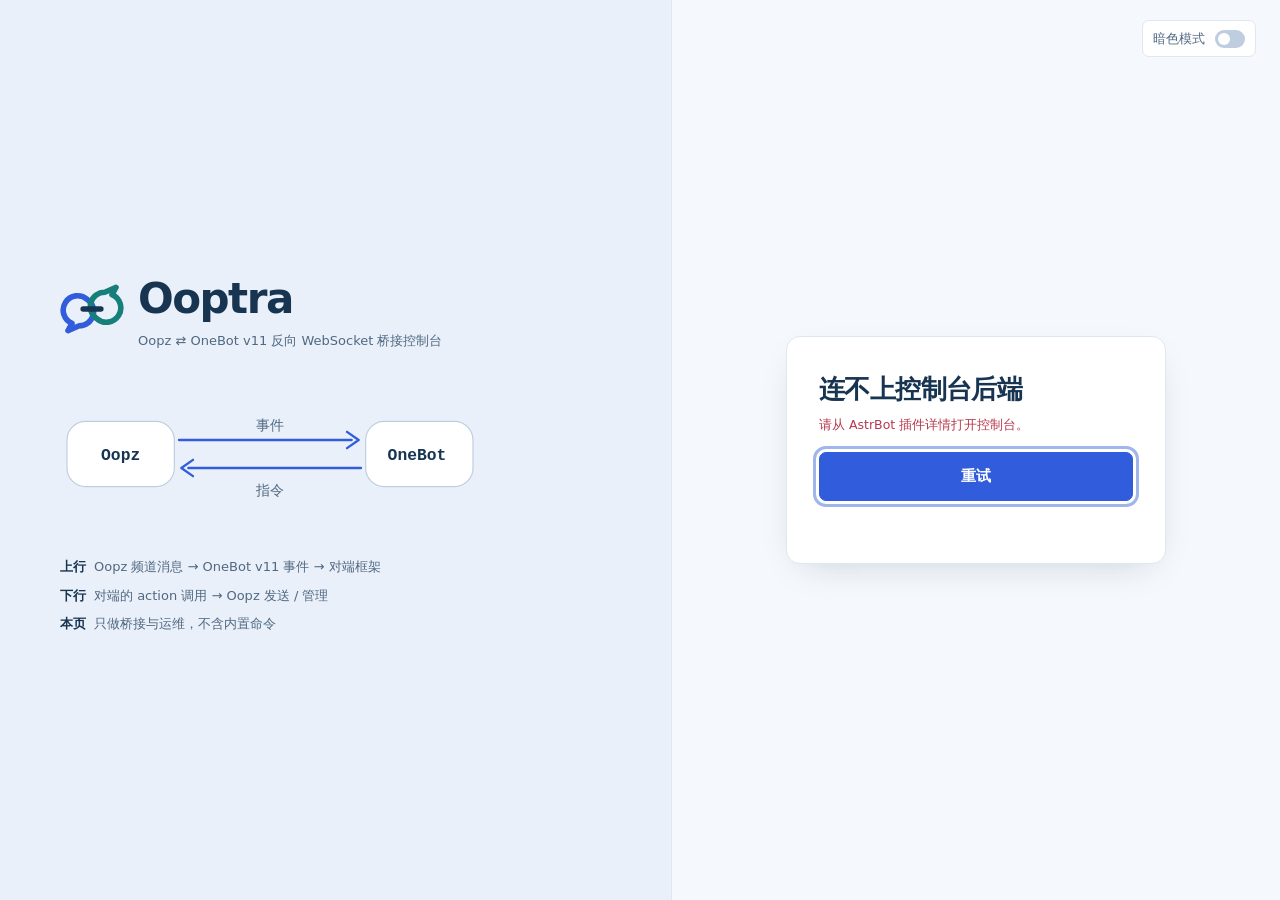
==== commit 72d509cf: "feat: sync Ooptra 261007 WebUI and release v1.2.2" ====
--- a/pages/control/full.html
+++ b/pages/control/full.html
@@ -111,6 +111,9 @@
       </div>
       <div class="nav-group">
         <div class="nav-group-label">系统</div>
+        <button class="nav-item" data-page="maintenance">
+          <svg viewBox="0 0 24 24"><path d="M12 3v10l4-4 2 2-6 6-6-6 2-2 3 4V3h1ZM4 17h2v3h12v-3h2v5H4v-5Z"/></svg>更新与备份
+        </button>
         <button class="nav-item" data-page="config">
           <svg viewBox="0 0 24 24"><path d="M12 8a4 4 0 1 0 0 8 4 4 0 0 0 0-8Zm9 4-2 1.2.3 2.3-2.1 2.1-2.3-.3L13.7 21h-3.4l-1.2-2.7-2.3.3-2.1-2.1.3-2.3L3 13v-2l2-1.2-.3-2.3 2.1-2.1 2.3.3L10.3 3h3.4l1.2 2.7 2.3-.3 2.1 2.1-.3 2.3L21 11v1Z"/></svg>配置
         </button>
@@ -247,6 +250,7 @@
         <button class="subtab" data-tab="auto-visit">自动串门</button>
         <button class="subtab" data-tab="members">房间成员</button>
         <button class="subtab" data-tab="persona">人格与记忆</button>
+        <button class="subtab" data-tab="tools">自检与试听</button>
       </div>
 
       <!-- 会话 -->
@@ -321,19 +325,19 @@
             <p class="tile-sub" id="v-speaking">空闲</p>
           </article>
           <article class="tile">
-            <header><i class="dot"></i>API</header>
-            <b class="tile-value" id="v-api">/api/voice/*</b>
-            <p class="tile-sub">与控制台同端口 3090</p>
+            <header><i class="dot"></i>无人退房</header>
+            <b class="tile-value" id="v-empty">—</b>
+            <p class="tile-sub" id="v-empty-sub">手动与自动进房均适用</p>
           </article>
         </div>
 
         <div class="split">
           <section class="card">
-            <header class="card-head"><h3>与 AI 对话</h3></header>
-            <p class="hint">用文字发一句话，AI 会在当前语音房用语音回答，和房间里说话是同一场对话（需已进房）。级联模式下不经过模型，直接朗读这段文字。</p>
+            <header class="card-head"><h3 id="speak-title">快捷开口</h3><span class="chip" id="speak-mode">读取模型…</span></header>
+            <p class="hint" id="speak-hint">读取当前模型的开口方式…</p>
             <div class="speak-row">
               <input class="control grow" id="speak-text" placeholder="例如：大家好啊，在聊什么呢" />
-              <button class="btn primary" id="speak-btn">发送</button>
+              <button class="btn primary" id="speak-btn">开口</button>
             </div>
             <p class="hint" id="speak-status"></p>
           </section>
@@ -364,7 +368,7 @@
         <div class="visit-layout">
           <section class="card visit-global">
             <header class="card-head"><h3>全局规则</h3><span class="chip">各域共用</span></header>
-            <p class="hint">每轮只尝试一个有人的房间。手动进房不受次数和冷却限制，也不会被自动退出。</p>
+            <p class="hint">每轮只尝试一个有人的房间。手动进房不受串门次数和冷却限制；手动或自动进房后，只剩 bot 持续 30 秒都会静默退出。</p>
             <form id="visit-global-form">
               <div class="visit-field-grid">
                 <fieldset class="visit-field"><legend>检查间隔 / 分钟</legend><div class="range-input"><input class="control" id="visit-check-min" type="number" min="1" max="10080" step="any" required aria-label="检查间隔最小分钟" /><span>至</span><input class="control" id="visit-check-max" type="number" min="1" max="10080" step="any" required aria-label="检查间隔最大分钟" /></div></fieldset>
@@ -391,10 +395,37 @@
             </form>
           </section>
         </div>
-        <p class="visit-footnote hint">自动退房后所有域短暂休息；手动退房后仅该域长时间休息。停留到期会等待当前回复结束后告别，持续空房则静默退出。关闭页面不影响后台运行。</p>
+        <p class="visit-footnote hint">自动退房后所有域短暂休息；手动退房后仅该域长时间休息。停留到期会等待当前回复结束后告别；手动或自动进房后，只剩 bot 持续 30 秒会静默退出。关闭页面不影响后台运行。</p>
       </div>
 
       <!-- 成员 -->
+      <div class="vpane" id="vpane-tools">
+        <div class="tool-workspace">
+          <section class="card">
+            <header class="card-head"><h3>语音自检</h3><button class="btn primary sm" id="diagnostic-run" type="button">开始自检</button></header>
+            <p class="hint">检查环境、连接与配置，不会进入语音房。网络检查会请求模型，可能产生少量费用。</p>
+            <label class="switch"><input type="checkbox" id="diagnostic-network" /><span>同时检查模型网络连接</span></label>
+            <ul class="check-list" id="diagnostic-results" aria-live="polite"><li class="empty">进房或回复异常时，先运行一次自检。</li></ul>
+          </section>
+          <section class="card">
+            <header class="card-head"><h3>台词与音色试听</h3><span class="chip">仅浏览器播放</span></header>
+            <p class="hint">使用当前模型与人格，独立生成短音频。进退房台词会交给 AI 改写，不影响当前房间或共享记忆。</p>
+            <label class="field"><span>试听内容</span><select class="control" id="preview-kind"><option value="voice">音色试听</option><option value="enter">进房台词</option><option value="leave">离场台词</option></select></label>
+            <div id="preview-saved" hidden>
+              <label class="field"><span>已保存台词的来源</span><select class="control" id="preview-area"><option value="">全局默认</option></select></label>
+              <label class="field"><span>选择已保存台词</span><select class="control" id="preview-prompt"><option value="">读取台词…</option></select></label>
+              <button class="btn ghost sm" id="preview-random" type="button">随机选一句</button>
+            </div>
+            <label class="field"><span>文字或台词指令</span><textarea class="control ta" id="preview-text" rows="3" maxlength="500">你好，我是 Ooptra，很高兴听到你的声音。</textarea></label>
+            <details class="tool-details"><summary>临时选择音色</summary><label class="field"><span>音色名称</span><input class="control" id="preview-voice" maxlength="80" placeholder="留空使用已保存的音色，不修改配置" /></label></details>
+            <div class="btn-row"><button class="btn primary" id="preview-run" type="button">生成试听</button><button class="btn ghost" id="preview-stop" type="button" disabled>停止播放</button></div>
+            <p class="hint" id="preview-status" role="status"></p>
+            <audio id="preview-audio" controls hidden preload="none"></audio>
+            <details class="tool-details"><summary>语音 API 地址</summary><p class="hint"><code id="v-api">/api/voice/*</code> 与当前控制台共用端口；插件可使用 /voice/*。</p></details>
+          </section>
+        </div>
+      </div>
+
       <div class="vpane" id="vpane-members">
         <div class="toolbar">
           <select class="control grow" id="member-area"></select>
@@ -446,6 +477,29 @@
       </div>
     </section>
 
+    <section class="page" id="page-maintenance">
+      <section class="maintenance-banner">
+        <div><h2>先备份，再更新</h2><p>先准备运行环境和备份，再切换版本。所有操作在部署 Ooptra 的机器上执行。</p></div>
+        <span class="chip" id="maintenance-capability">正在检查部署方式</span>
+      </section>
+      <div class="tool-workspace">
+        <section class="card">
+          <header class="card-head"><h3>版本更新</h3><span class="chip" id="maintenance-version">—</span></header>
+          <label class="field"><span>更新来源</span><select class="control" id="maintenance-channel"><option value="dev">dev · 测试版本</option><option value="main">main · 正式版本</option></select></label>
+          <p class="hint" id="maintenance-check-detail">先检查更新，再确认安装。</p>
+          <div class="btn-row"><button class="btn ghost" id="maintenance-check" type="button">检查更新</button><button class="btn primary" id="maintenance-update" type="button" disabled>备份并升级</button></div>
+          <div class="maintenance-job" id="maintenance-job" hidden role="status"><b id="maintenance-phase"></b><p id="maintenance-detail"></p></div>
+          <details class="tool-details"><summary>部署预检查与手动更新</summary><ul class="check-list" id="maintenance-checks"></ul><p class="hint">自动升级需要官方 Git 仓库、虚拟环境、干净的代码和可写目录，并通过 <code>python launcher.py</code> 启动。其他部署方式可下载备份后，按 README 手动更新。</p></details>
+        </section>
+        <section class="card">
+          <header class="card-head"><h3>本地备份</h3><button class="btn primary sm" id="maintenance-backup" type="button">创建备份</button></header>
+          <p class="hint">保存配置、凭据和用户数据。备份包含密钥，请妥善保管；恢复前会再创建一份安全备份，并重启服务。</p>
+          <ul class="backup-list" id="maintenance-backups"><li class="empty">正在读取备份…</li></ul>
+          <p class="hint" id="maintenance-feedback" role="status"></p>
+        </section>
+      </div>
+    </section>
+
 <section class="page" id="page-config">
       <div class="note">
         改动只写回 <code>config.py</code> 的对应字段，注释与其它内容保持原样；敏感项留空表示不修改。
@@ -504,7 +558,8 @@
   </div>
 </div>
 
-<script src="./console-adapter.js"></script>
-<script src="./console-app.js"></script>
+<script defer src="./console-adapter.js"></script>
+<script defer src="./console-app.js"></script>
+<script defer src="./console-maintenance.js"></script>
 </body>
 </html>
--- a/pages/control/console.css
+++ b/pages/control/console.css
@@ -819,7 +819,7 @@
   .screen-app { grid-template-columns: minmax(0, 1fr); }
   .rail { display: grid; grid-template-columns: minmax(0, 1fr) auto; position: static; height: auto; gap: 12px; padding: 16px; overflow: visible; }
   .rail-brand { padding: 0; }
-  .rail-nav { grid-column: 1 / -1; grid-row: 2; flex-direction: row; padding: 0; gap: 4px; justify-content: space-between; overflow: visible; }
+  .rail-nav { grid-column: 1 / -1; grid-row: 2; flex-direction: row; flex-wrap: wrap; padding: 0; gap: 4px; justify-content: flex-start; overflow: visible; }
   .nav-group { flex-direction: row; display: contents; }
   .nav-group-label { display: none; }
   .nav-item { width: auto; padding: 9px 11px; font-size: 12px; gap: 6px; }
@@ -873,3 +873,33 @@
   .art-points { font-size: 12px; }
   .login-card { padding: 24px; }
 }
+
+/* Tools share the working surface, with status rows instead of nested cards. */
+.tool-workspace { display: grid; grid-template-columns: minmax(0, 1fr) minmax(0, 1fr); gap: 24px; align-items: start; }
+.tool-workspace > .card { min-width: 0; }
+.maintenance-banner { display: flex; justify-content: space-between; align-items: center; gap: 24px; padding: 28px 0; border-top: 3px solid var(--accent); margin-bottom: 24px; }
+.maintenance-banner h2 { font-size: 26px; font-weight: 650; margin: 0 0 10px; letter-spacing: -.5px; }
+.maintenance-banner p { color: var(--muted); margin: 0; max-width: 46em; line-height: 1.7; }
+.maintenance-banner .chip { white-space: nowrap; }
+.tool-details { border-top: 1px solid var(--line); margin: 20px 0; padding-top: 14px; }
+.tool-details summary { cursor: pointer; color: var(--muted); font-size: 13px; }
+.tool-details .field { margin-top: 14px; }
+.check-list, .backup-list { list-style: none; padding: 0; margin: 18px 0 0; }
+.check-row { display: flex; align-items: start; gap: 12px; border-bottom: 1px solid var(--line); padding: 14px 0; }
+.check-row:last-child, .backup-row:last-child { border-bottom: 0; }
+.check-mark { flex: 0 0 24px; width: 24px; height: 24px; border-radius: 50%; display: grid; place-items: center; background: var(--panel-3); color: var(--dim); font-weight: 700; }
+.check-row[data-state='pass'] .check-mark { background: var(--ok-soft); color: var(--ok-text); }
+.check-row[data-state='fail'] .check-mark { background: var(--err-soft); color: var(--err); }
+.check-row b, .backup-row b { font-size: 13px; font-weight: 600; }
+.check-row p, .backup-row p { margin: 4px 0 0; color: var(--muted); font-size: 12px; line-height: 1.7; overflow-wrap: anywhere; }
+.backup-row { display: flex; align-items: center; justify-content: space-between; gap: 12px; padding: 16px 0; border-bottom: 1px solid var(--line); }
+.maintenance-job { margin-top: 22px; padding: 18px; border-left: 3px solid var(--accent); background: var(--accent-soft); border-radius: 0 var(--r-md) var(--r-md) 0; }
+.maintenance-job p { line-height: 1.7; color: var(--muted); margin: 8px 0 0; overflow-wrap: anywhere; }
+.maintenance-job[data-phase='failed'] { border-color: var(--err); background: var(--err-soft); }
+.maintenance-job[data-phase='complete'] { border-color: var(--ok); background: var(--ok-soft); }
+#preview-audio { display: block; width: 100%; margin-top: 16px; }
+#preview-audio[hidden] { display: none; }
+#v-empty { font-size: clamp(18px, 1.7vw, 25px); }
+.btn:focus-visible, summary:focus-visible, audio:focus-visible { outline: 3px solid var(--accent-line); outline-offset: 3px; }
+@media (max-width: 980px) { .tool-workspace { grid-template-columns: minmax(0, 1fr); gap: 16px; } }
+@media (max-width: 600px) { .maintenance-banner { align-items: start; flex-direction: column; gap: 16px; padding: 22px 0; } .maintenance-banner h2 { font-size: 23px; } .backup-row { align-items: start; flex-wrap: wrap; } }
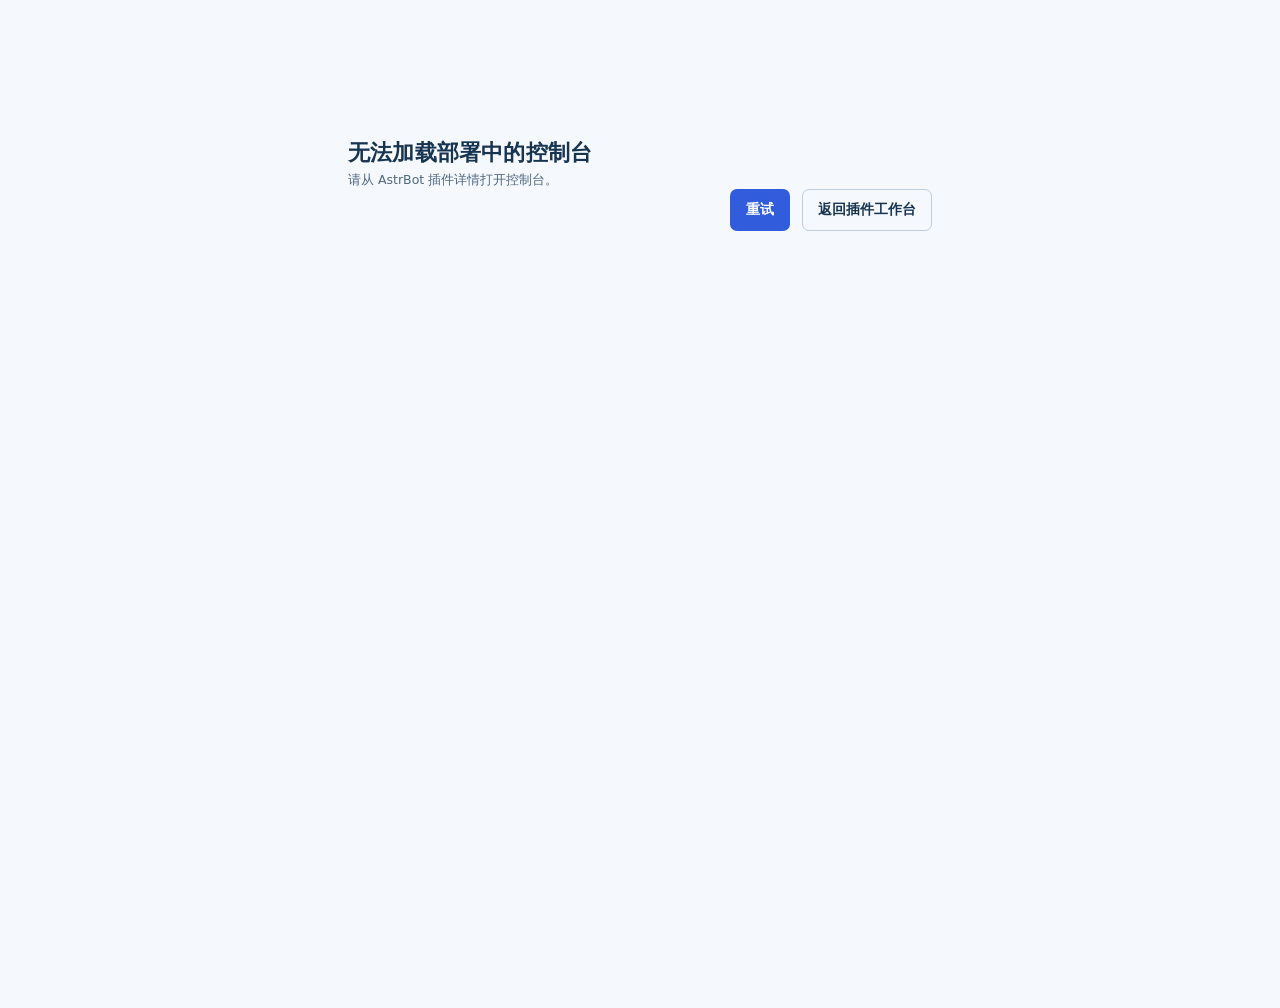
==== commit 2bd91f39: "feat: load deployed Ooptra console live and release v1.2.3" ====
--- a/pages/control/full.html
+++ b/pages/control/full.html
@@ -1,565 +1,13 @@
-<!DOCTYPE html>
-<html lang="zh-CN">
-<head>
-<meta charset="utf-8" />
-<meta name="viewport" content="width=device-width, initial-scale=1" />
-<meta name="color-scheme" content="light" />
-<meta name="theme-color" content="#F5F8FC" />
-<title>Ooptra · Oopz ⇄ OneBot v11 桥接控制台</title>
-
-<link rel="stylesheet" href="./console.css" />
-<link rel="icon" type="image/svg+xml" href="./favicon.svg" />
-<link rel="stylesheet" href="./console-extra.css" />
-</head>
-<body>
-
-<!-- ───────────────── 登录屏 ───────────────── -->
-<div class="screen-login" id="screen-login" hidden>
-  <button class="theme-toggle login-theme-toggle" type="button" role="switch" aria-checked="false" data-theme-toggle>
-    <span>暗色模式</span><span class="theme-toggle-track" aria-hidden="true"></span>
-  </button>
-  <div class="login-art">
-    <div class="art-head">
-      <img class="brand-symbol" src="./logo.svg" width="64" height="64" alt="Ooptra 双对话环" />
-      <div>
-        <h1>Ooptra</h1>
-        <p>Oopz ⇄ OneBot v11 反向 WebSocket 桥接控制台</p>
-      </div>
-    </div>
-
-    <svg class="art-flow" viewBox="0 0 360 132" fill="none" aria-hidden="true">
-      <defs>
-        <linearGradient id="flow" gradientUnits="userSpaceOnUse" x1="102" y1="0" x2="258" y2="0">
-          <stop offset="0" stop-color="#5eead4" />
-          <stop offset="1" stop-color="#38bdf8" />
-        </linearGradient>
-      </defs>
-      <rect x="6" y="38" width="92" height="56" rx="16" class="box" />
-      <text x="52" y="71" class="box-t">Oopz</text>
-      <rect x="262" y="38" width="92" height="56" rx="16" class="box" />
-      <text x="306" y="71" class="box-t">OneBot</text>
-      <path class="flow-line" d="M102 54 H250" />
-      <path class="arrow" d="M246 47 l10 7 -10 7" />
-      <text x="180" y="45" class="lbl">事件</text>
-      <path class="flow-line alt" d="M258 78 H110" />
-      <path class="arrow" d="M114 71 l-10 7 10 7" />
-      <text x="180" y="101" class="lbl">指令</text>
-    </svg>
-
-    <ul class="art-points">
-      <li><b>上行</b> Oopz 频道消息 → OneBot v11 事件 → 对端框架</li>
-      <li><b>下行</b> 对端的 action 调用 → Oopz 发送 / 管理</li>
-      <li><b>本页</b> 只做桥接与运维，不含内置命令</li>
-    </ul>
-  </div>
-
-  <div class="login-side">
-    <form class="login-card" id="login-form">
-      <h2 id="login-title">需要登录</h2>
-      <p class="hint" id="login-sub"></p>
-
-      <label class="field" id="login-token-field" hidden>
-        <span>访问令牌</span>
-        <input id="login-token" type="password" autocomplete="current-password" placeholder="config.py 里 WEBUI_CONFIG.token" />
-      </label>
-
-      <div id="login-oopz-field" hidden>
-        <label class="field">
-          <span>Oopz 手机号</span>
-          <input id="login-phone" type="text" autocomplete="username" placeholder="留空则用 config.py 中的账号" />
-        </label>
-        <label class="field">
-          <span>Oopz 密码</span>
-          <input id="login-password" type="password" autocomplete="current-password" placeholder="留空则用 config.py 中的密码" />
-        </label>
-      </div>
-
-      <button class="btn primary block lg" id="login-submit" type="submit">进入控制台</button>
-      <div class="login-alt" id="login-alt" hidden>
-        <button class="btn ghost block" id="login-browser" type="button">改用网页版登录（可手动过验证）</button>
-        <button class="btn subtle block" id="login-cancel" type="button" hidden>取消网页版登录</button>
-      </div>
-      <p class="login-msg" id="login-msg" role="status"></p>
-    </form>
-  </div>
-</div>
-
-<!-- ───────────────── 面板 ───────────────── -->
-<div class="screen-app" id="screen-app" hidden>
-  <aside class="rail">
-    <div class="rail-brand">
-      <img class="brand-symbol sm" src="./logo.svg" width="38" height="38" alt="" />
-      <div><b>Ooptra</b><i>语音桥接工作台</i></div>
-    </div>
-    <nav class="rail-nav">
-      <div class="nav-group">
-        <div class="nav-group-label">监控</div>
-        <button class="nav-item" data-page="overview">
-          <svg viewBox="0 0 24 24"><path d="M4 13h6V4H4v9Zm0 7h6v-4H4v4Zm10 0h6v-9h-6v9Zm0-16v4h6V4h-6Z"/></svg>总览
-        </button>
-        <button class="nav-item" data-page="logs">
-          <svg viewBox="0 0 24 24"><path d="M4 5h16v3H4V5Zm0 6h16v2H4v-2Zm0 5h10v2H4v-2Z"/></svg>日志
-        </button>
-      </div>
-      <div class="nav-group">
-        <div class="nav-group-label">语音</div>
-        <!-- 只留一个入口：房间成员 / 人格与记忆 是语音台页内的子标签，
-             在左侧再列一遍会与页内标签栏重复，两处高亮还会互相打架。 -->
-        <button class="nav-item" data-page="voice" data-tab="session">
-          <svg viewBox="0 0 24 24"><path d="M12 3a3 3 0 0 0-3 3v6a3 3 0 0 0 6 0V6a3 3 0 0 0-3-3Zm-7 9a7 7 0 0 0 14 0h-2a5 5 0 1 1-10 0H5Zm6 8h2v3h-2v-3Z"/></svg>语音台
-        </button>
-      </div>
-      <div class="nav-group">
-        <div class="nav-group-label">系统</div>
-        <button class="nav-item" data-page="maintenance">
-          <svg viewBox="0 0 24 24"><path d="M12 3v10l4-4 2 2-6 6-6-6 2-2 3 4V3h1ZM4 17h2v3h12v-3h2v5H4v-5Z"/></svg>更新与备份
-        </button>
-        <button class="nav-item" data-page="config">
-          <svg viewBox="0 0 24 24"><path d="M12 8a4 4 0 1 0 0 8 4 4 0 0 0 0-8Zm9 4-2 1.2.3 2.3-2.1 2.1-2.3-.3L13.7 21h-3.4l-1.2-2.7-2.3.3-2.1-2.1.3-2.3L3 13v-2l2-1.2-.3-2.3 2.1-2.1 2.3.3L10.3 3h3.4l1.2 2.7 2.3-.3 2.1 2.1-.3 2.3L21 11v1Z"/></svg>配置
-        </button>
-        <button class="nav-item" data-page="account">
-          <svg viewBox="0 0 24 24"><path d="M12 12a4 4 0 1 0 0-8 4 4 0 0 0 0 8Zm0 2c-4 0-8 2-8 5v1h16v-1c0-3-4-5-8-5Z"/></svg>账号
-        </button>
-      </div>
-    </nav>
-    <details class="rail-utilities">
-    <summary>维护与账号</summary>
-    <div class="rail-foot">
-      <button class="nav-item small" id="btn-restart">
-        <svg viewBox="0 0 24 24"><path d="M12 5V2L7 6l5 4V7a5 5 0 1 1-5 5H5a7 7 0 1 0 7-7Z"/></svg>重新连接
-      </button>
-      <button class="nav-item small" id="btn-check-update">
-        <svg viewBox="0 0 24 24"><path d="M12 2a10 10 0 1 0 .001 20.001A10 10 0 0 0 12 2Zm1 15h-2v-2h2v2Zm0-4h-2V7h2v6Z"/></svg>检查更新
-      </button>
-      <button class="nav-item small" id="btn-github">
-        <svg viewBox="0 0 24 24"><path d="M12 2C6.48 2 2 6.58 2 12.26c0 4.52 2.87 8.35 6.84 9.7.5.1.68-.22.68-.48 0-.24-.01-.87-.01-1.7-2.78.62-3.37-1.37-3.37-1.37-.45-1.18-1.11-1.5-1.11-1.5-.91-.64.07-.63.07-.63 1 .07 1.53 1.06 1.53 1.06.9 1.57 2.36 1.12 2.94.86.09-.67.35-1.12.63-1.38-2.22-.26-4.55-1.14-4.55-5.07 0-1.12.39-2.03 1.03-2.75-.1-.26-.45-1.32.1-2.75 0 0 .84-.27 2.75 1.05A9.3 9.3 0 0 1 12 6.84c.85.004 1.71.12 2.51.35 1.9-1.32 2.74-1.05 2.74-1.05.55 1.43.2 2.49.1 2.75.64.72 1.03 1.63 1.03 2.75 0 3.94-2.34 4.8-4.57 5.06.36.32.68.94.68 1.9 0 1.38-.01 2.49-.01 2.83 0 .26.18.59.69.48A10.02 10.02 0 0 0 22 12.26C22 6.58 17.52 2 12 2Z"/></svg>GitHub
-      </button>
-      <button class="nav-item small" id="btn-logout">
-        <svg viewBox="0 0 24 24"><path d="M10 17v-2h4v-2h-4V4H4v16h6v-3Zm6-9-1.4 1.4L16.2 11H20v2h-3.8l-1.6 1.6L16 16l4-4-4-4Z"/></svg>退出登录
-      </button>
-      <p class="rail-meta" id="rail-meta"></p>
-      <p class="rail-ver" id="rail-ver"></p>
-    </div>
-    </details>
-  </aside>
-  <main class="workspace">
-    <header class="page-head">
-      <div>
-        <h2 id="page-title">概览</h2>
-        <p class="hint" id="page-sub"></p>
-      </div>
-      <div class="page-actions">
-        <a class="btn ghost" href="./index.html">返回插件工作台</a>
-        <div class="page-tools" id="page-tools"></div>
-        <button class="theme-toggle" type="button" role="switch" aria-checked="false" data-theme-toggle>
-          <span>暗色模式</span><span class="theme-toggle-track" aria-hidden="true"></span>
-        </button>
-      </div>
-    </header>
-
-    <!-- 概览 -->
-    <section class="page is-active" id="page-overview">
-      <div class="verdict" id="verdict">
-        <span class="verdict-rail"></span>
-        <div class="verdict-text">
-          <b id="verdict-title">检测中…</b>
-          <p id="verdict-detail">正在读取桥接状态</p>
-        </div>
-        <button class="btn warn" id="verdict-action" hidden>重新连接</button>
-      </div>
-
-      <div class="tiles">
-        <article class="tile" id="tile-oopz">
-          <header><i class="dot"></i>Oopz 事件链路</header>
-          <b class="tile-value" id="t-oopz-state">—</b>
-          <p class="tile-sub" id="t-oopz-sub">—</p>
-        </article>
-        <article class="tile" id="tile-onebot">
-          <header><i class="dot"></i>OneBot v11 反向 WS</header>
-          <b class="tile-value" id="t-onebot-state">—</b>
-          <p class="tile-sub" id="t-onebot-sub">—</p>
-        </article>
-        <article class="tile" id="tile-traffic">
-          <header><i class="dot"></i>事件吞吐</header>
-          <b class="tile-value" id="t-total">—</b>
-          <p class="tile-sub" id="t-types">—</p>
-        </article>
-        <article class="tile" id="tile-process">
-          <header><i class="dot"></i>进程</header>
-          <b class="tile-value" id="t-uptime">—</b>
-          <p class="tile-sub" id="t-process-sub">—</p>
-        </article>
-      </div>
-
-      <div class="split">
-        <section class="card">
-          <header class="card-head">
-            <h3>最近推送</h3>
-            <span class="chip" id="ev-count">0</span>
-            <div class="seg" id="ev-filter">
-              <button type="button" class="seg-btn is-active" data-mode="msg">不含心跳</button>
-              <button type="button" class="seg-btn" data-mode="all">全部</button>
-            </div>
-          </header>
-          <ul class="feed" id="feed-events"></ul>
-        </section>
-        <section class="card">
-          <header class="card-head">
-            <h3>最近指令</h3>
-            <span class="chip" id="ac-count">0</span>
-          </header>
-          <ul class="feed" id="feed-actions"></ul>
-        </section>
-      </div>
-    </section>
-
-    <!-- 日志 -->
-    <section class="page" id="page-logs">
-      <div class="toolbar">
-        <select class="control" id="log-file" title="选择日志文件"></select>
-        <select class="control sm" id="log-lines" title="启动时读取行数">
-          <option value="200">200 行</option>
-          <option value="500" selected>500 行</option>
-          <option value="2000">2000 行</option>
-          <option value="5000">5000 行</option>
-        </select>
-        <input class="control grow" id="log-search" type="search" placeholder="过滤关键字（支持空格分隔多个）" />
-        <select class="control sm" id="log-level">
-          <option value="">全部级别</option>
-          <option value="WARN">警告以上</option>
-          <option value="ERROR">仅错误</option>
-        </select>
-        <label class="switch"><input type="checkbox" id="log-follow" checked /><span>实时跟随</span></label>
-        <label class="switch"><input type="checkbox" id="log-wrap" /><span>自动换行</span></label>
-        <span class="spacer"></span>
-        <span class="hint" id="log-status"></span>
-        <button class="btn ghost sm" id="log-clear">清屏</button>
-        <button class="btn ghost sm" id="log-download">下载</button>
-      </div>
-      <div class="logwrap">
-        <div class="logview" id="log-view"></div>
-        <button class="jump" id="log-jump" hidden>↓ 回到底部</button>
-      </div>
-    </section>
-
-    <!-- 配置 -->
-        <!-- 语音工作台 -->
-    <section class="page" id="page-voice">
-      <div class="subtabs" id="voice-tabs">
-        <button class="subtab is-active" data-tab="session">会话控制</button>
-        <button class="subtab" data-tab="auto-visit">自动串门</button>
-        <button class="subtab" data-tab="members">房间成员</button>
-        <button class="subtab" data-tab="persona">人格与记忆</button>
-        <button class="subtab" data-tab="tools">自检与试听</button>
-      </div>
-
-      <!-- 会话 -->
-      <div class="vpane is-active" id="vpane-session">
-        <div class="verdict voice-verdict" id="voice-verdict">
-          <span class="verdict-rail"></span>
-          <div class="verdict-text">
-            <b id="voice-verdict-title">语音 Agent</b>
-            <p id="voice-verdict-detail">读取语音会话状态…</p>
-          </div>
-        </div>
-
-        <section class="card" id="voice-join-card">
-          <header class="card-head">
-            <h3>进入语音频道</h3>
-            <button class="btn ghost sm" id="voice-targets-refresh">刷新列表</button>
-            <button class="btn ghost sm" id="voice-set-default" title="把当前选中的域/频道写入配置，作为插件 /进语音 的默认目标">设为默认</button>
-            <button class="btn primary sm" id="voice-join">进房</button>
-            <button class="btn ghost sm" id="voice-leave">退房</button>
-          </header>
-          <p class="hint" id="default-target-hint">默认目标：未设置。插件不带参数进房时用它；一个 QQ 群绑了多个域时也按默认域查询。</p>
-
-          <!-- 一级：域标签 -->
-          <div class="chip-tabs" id="area-tabs" role="tablist">
-            <button type="button" class="chip-tab is-active" data-area="">默认域</button>
-          </div>
-
-          <!-- 二级：该域下的语音频道卡片 -->
-          <div class="channel-panel">
-            <div class="channel-head">
-              <b id="channel-area-label">频道</b>
-              <span class="hint" id="join-hint">选择域与频道后进房；留空则用配置默认</span>
-            </div>
-            <div class="channel-grid" id="channel-grid">
-              <button type="button" class="channel-card is-active" data-channel="">
-                <span class="ch-name">默认频道</span>
-                <span class="ch-sub">config 默认</span>
-              </button>
-            </div>
-          </div>
-
-          <!-- 域/频道 ID 提示：可直接复制给 /语音绑定 -->
-          <div class="bind-bar" id="bind-bar">
-            <div class="bind-text">
-              <span class="hint">当前目标 ID（点击复制；用于 QQ 群 <code>/语音绑定</code>）</span>
-              <code class="bind-cmd" id="bind-cmd">/语音绑定 &lt;域ID&gt; &lt;频道ID&gt;</code>
-            </div>
-            <div class="btn-row">
-              <button class="btn ghost sm" id="copy-area-id" type="button">复制域 ID</button>
-              <button class="btn ghost sm" id="copy-channel-id" type="button">复制频道 ID</button>
-              <button class="btn primary sm" id="copy-bind-cmd" type="button">复制绑定指令</button>
-            </div>
-          </div>
-          <input type="hidden" id="join-area" value="" />
-          <input type="hidden" id="join-channel" value="" />
-        </section>
-
-        <div class="tiles">
-          <article class="tile">
-            <header><i class="dot"></i>模型</header>
-            <b class="tile-value" id="v-backend">—</b>
-            <p class="tile-sub" id="v-backend-sub">对话后端</p>
-          </article>
-          <article class="tile">
-            <header><i class="dot"></i>会话</header>
-            <b class="tile-value" id="v-joined">—</b>
-            <p class="tile-sub" id="v-target">—</p>
-          </article>
-          <article class="tile">
-            <header><i class="dot"></i>回合</header>
-            <b class="tile-value" id="v-turns">0</b>
-            <p class="tile-sub" id="v-speaking">空闲</p>
-          </article>
-          <article class="tile">
-            <header><i class="dot"></i>无人退房</header>
-            <b class="tile-value" id="v-empty">—</b>
-            <p class="tile-sub" id="v-empty-sub">手动与自动进房均适用</p>
-          </article>
-        </div>
-
-        <div class="split">
-          <section class="card">
-            <header class="card-head"><h3 id="speak-title">快捷开口</h3><span class="chip" id="speak-mode">读取模型…</span></header>
-            <p class="hint" id="speak-hint">读取当前模型的开口方式…</p>
-            <div class="speak-row">
-              <input class="control grow" id="speak-text" placeholder="例如：大家好啊，在聊什么呢" />
-              <button class="btn primary" id="speak-btn">开口</button>
-            </div>
-            <p class="hint" id="speak-status"></p>
-          </section>
-          <section class="card">
-            <header class="card-head"><h3>最近对话</h3></header>
-            <ul class="feed" id="voice-transcript"></ul>
-          </section>
-        </div>
-      </div>
-
-      <!-- 自动串门：全局默认与域覆盖独立保存 -->
-      <div class="vpane" id="vpane-auto-visit">
-        <section class="visit-runtime" aria-label="自动串门运行状态">
-          <div class="visit-runtime-heading">
-            <div><h3 id="visit-phase">正在读取状态</h3><p class="hint" id="visit-reason">先开启一个域，再让 Ooptra 低频进入有人的语音房。</p></div>
-            <div class="btn-row"><button class="btn ghost sm" id="visit-refresh" type="button">刷新</button><button class="btn primary sm" id="visit-pause" type="button" disabled>暂停串门</button></div>
-          </div>
-          <dl class="visit-metrics">
-            <div><dt>今日自动进房</dt><dd id="visit-count">—</dd></div>
-            <div><dt>下次检查</dt><dd id="visit-next">—</dd></div>
-            <div><dt>预计退出</dt><dd id="visit-leave">—</dd></div>
-            <div><dt>全局自动冷却</dt><dd id="visit-cooldown">—</dd></div>
-          </dl>
-          <p class="hint" id="visit-action"></p>
-          <p class="hint" id="visit-current-target">当前语音会话：正在读取</p>
-          <p class="hint err" id="visit-error" role="status"></p>
-        </section>
-        <div class="visit-layout">
-          <section class="card visit-global">
-            <header class="card-head"><h3>全局规则</h3><span class="chip">各域共用</span></header>
-            <p class="hint">每轮只尝试一个有人的房间。手动进房不受串门次数和冷却限制；手动或自动进房后，只剩 bot 持续 30 秒都会静默退出。</p>
-            <form id="visit-global-form">
-              <div class="visit-field-grid">
-                <fieldset class="visit-field"><legend>检查间隔 / 分钟</legend><div class="range-input"><input class="control" id="visit-check-min" type="number" min="1" max="10080" step="any" required aria-label="检查间隔最小分钟" /><span>至</span><input class="control" id="visit-check-max" type="number" min="1" max="10080" step="any" required aria-label="检查间隔最大分钟" /></div></fieldset>
-                <label class="visit-field"><span>每天自动进房总上限</span><input class="control" id="visit-global-limit" type="number" min="0" step="1" required /><small>北京时间自然日；0 表示不限</small></label>
-              </div>
-              <h4 class="visit-section-label">各域默认设置</h4>
-              <p class="hint">未单独覆盖的域会沿用这里的设置。</p>
-              <div id="visit-default-fields" class="visit-field-grid"></div>
-              <div class="visit-save-row"><p class="hint" id="visit-global-feedback" role="status"></p><button class="btn primary" id="visit-global-save" type="submit" disabled>保存全局规则</button></div>
-            </form>
-          </section>
-          <section class="card visit-area">
-            <header class="card-head"><h3>按域设置</h3><span class="chip" id="visit-enabled-count">—</span></header>
-            <label class="field"><span>选择已加入的域</span><select id="visit-area-select" class="control" disabled><option value="">读取域列表…</option></select></label>
-            <div id="visit-area-empty" class="empty">加载完成后可为每个域开启串门。新域默认关闭。</div>
-            <form id="visit-area-form" hidden>
-              <label class="visit-enable"><input id="visit-area-enabled" type="checkbox" /><span><b>允许在这个域自动串门</b><small>关闭会结束当前域的自动停留；手动会话继续保留。</small></span></label>
-              <div class="visit-area-status" id="visit-area-status"></div>
-              <label class="visit-field"><span>这个域的每日上限</span><input class="control" id="visit-area-limit" type="number" min="0" step="1" required /><small>0 表示域内不限；仍受全局总上限约束</small></label>
-              <h4 class="visit-section-label">覆盖默认设置</h4>
-              <p class="hint">勾选后单独设置；取消勾选会恢复继承。</p>
-              <div id="visit-area-fields" class="visit-field-grid"></div>
-              <div class="visit-save-row"><p class="hint" id="visit-area-feedback" role="status"></p><button class="btn primary" id="visit-area-save" type="submit">保存这个域</button></div>
-            </form>
-          </section>
-        </div>
-        <p class="visit-footnote hint">自动退房后所有域短暂休息；手动退房后仅该域长时间休息。停留到期会等待当前回复结束后告别；手动或自动进房后，只剩 bot 持续 30 秒会静默退出。关闭页面不影响后台运行。</p>
-      </div>
-
-      <!-- 成员 -->
-      <div class="vpane" id="vpane-tools">
-        <div class="tool-workspace">
-          <section class="card">
-            <header class="card-head"><h3>语音自检</h3><button class="btn primary sm" id="diagnostic-run" type="button">开始自检</button></header>
-            <p class="hint">检查环境、连接与配置，不会进入语音房。网络检查会请求模型，可能产生少量费用。</p>
-            <label class="switch"><input type="checkbox" id="diagnostic-network" /><span>同时检查模型网络连接</span></label>
-            <ul class="check-list" id="diagnostic-results" aria-live="polite"><li class="empty">进房或回复异常时，先运行一次自检。</li></ul>
-          </section>
-          <section class="card">
-            <header class="card-head"><h3>台词与音色试听</h3><span class="chip">仅浏览器播放</span></header>
-            <p class="hint">使用当前模型与人格，独立生成短音频。进退房台词会交给 AI 改写，不影响当前房间或共享记忆。</p>
-            <label class="field"><span>试听内容</span><select class="control" id="preview-kind"><option value="voice">音色试听</option><option value="enter">进房台词</option><option value="leave">离场台词</option></select></label>
-            <div id="preview-saved" hidden>
-              <label class="field"><span>已保存台词的来源</span><select class="control" id="preview-area"><option value="">全局默认</option></select></label>
-              <label class="field"><span>选择已保存台词</span><select class="control" id="preview-prompt"><option value="">读取台词…</option></select></label>
-              <button class="btn ghost sm" id="preview-random" type="button">随机选一句</button>
-            </div>
-            <label class="field"><span>文字或台词指令</span><textarea class="control ta" id="preview-text" rows="3" maxlength="500">你好，我是 Ooptra，很高兴听到你的声音。</textarea></label>
-            <details class="tool-details"><summary>临时选择音色</summary><label class="field"><span>音色名称</span><input class="control" id="preview-voice" maxlength="80" placeholder="留空使用已保存的音色，不修改配置" /></label></details>
-            <div class="btn-row"><button class="btn primary" id="preview-run" type="button">生成试听</button><button class="btn ghost" id="preview-stop" type="button" disabled>停止播放</button></div>
-            <p class="hint" id="preview-status" role="status"></p>
-            <audio id="preview-audio" controls hidden preload="none"></audio>
-            <details class="tool-details"><summary>语音 API 地址</summary><p class="hint"><code id="v-api">/api/voice/*</code> 与当前控制台共用端口；插件可使用 /voice/*。</p></details>
-          </section>
-        </div>
-      </div>
-
-      <div class="vpane" id="vpane-members">
-        <div class="toolbar">
-          <select class="control grow" id="member-area"></select>
-          <button class="btn primary" id="member-refresh">刷新成员</button>
-          <span class="hint" id="member-status"></span>
-        </div>
-        <section class="card">
-          <header class="card-head">
-            <h3>语音房成员</h3>
-            <span class="chip" id="member-count">0</span>
-          </header>
-          <div class="table-wrap">
-            <table class="table" id="member-table">
-              <thead>
-                <tr><th>UID</th><th>昵称</th><th>麦克风</th><th>扬声器</th></tr>
-              </thead>
-              <tbody id="member-body">
-                <tr><td colspan="4" class="muted">点击「刷新成员」加载</td></tr>
-              </tbody>
-            </table>
-          </div>
-        </section>
-      </div>
-
-      <!-- 人格与记忆 -->
-      <div class="vpane" id="vpane-persona">
-        <div class="split">
-          <section class="card">
-            <header class="card-head">
-              <h3>人格提示词</h3>
-              <button class="btn primary sm" id="persona-save">保存</button>
-            </header>
-            <p class="hint">语音 Agent 的角色设定；会与配置页的 persona 同步。</p>
-            <textarea class="control grow ta" id="persona-text" rows="10" placeholder="你是……"></textarea>
-            <p class="hint" id="persona-status"></p>
-          </section>
-          <section class="card">
-            <header class="card-head">
-              <h3>共享记忆</h3>
-              <div class="btn-row">
-                <button class="btn ghost sm" id="memory-refresh">刷新</button>
-                <button class="btn warn sm" id="memory-clear">清空</button>
-              </div>
-            </header>
-            <p class="hint">JSONL 记忆，可被 AstrBot 插件读写，保证多端人格一致。</p>
-            <ul class="feed" id="memory-list"></ul>
-          </section>
-        </div>
-      </div>
-    </section>
-
-    <section class="page" id="page-maintenance">
-      <section class="maintenance-banner">
-        <div><h2>先备份，再更新</h2><p>先准备运行环境和备份，再切换版本。所有操作在部署 Ooptra 的机器上执行。</p></div>
-        <span class="chip" id="maintenance-capability">正在检查部署方式</span>
-      </section>
-      <div class="tool-workspace">
-        <section class="card">
-          <header class="card-head"><h3>版本更新</h3><span class="chip" id="maintenance-version">—</span></header>
-          <label class="field"><span>更新来源</span><select class="control" id="maintenance-channel"><option value="dev">dev · 测试版本</option><option value="main">main · 正式版本</option></select></label>
-          <p class="hint" id="maintenance-check-detail">先检查更新，再确认安装。</p>
-          <div class="btn-row"><button class="btn ghost" id="maintenance-check" type="button">检查更新</button><button class="btn primary" id="maintenance-update" type="button" disabled>备份并升级</button></div>
-          <div class="maintenance-job" id="maintenance-job" hidden role="status"><b id="maintenance-phase"></b><p id="maintenance-detail"></p></div>
-          <details class="tool-details"><summary>部署预检查与手动更新</summary><ul class="check-list" id="maintenance-checks"></ul><p class="hint">自动升级需要官方 Git 仓库、虚拟环境、干净的代码和可写目录，并通过 <code>python launcher.py</code> 启动。其他部署方式可下载备份后，按 README 手动更新。</p></details>
-        </section>
-        <section class="card">
-          <header class="card-head"><h3>本地备份</h3><button class="btn primary sm" id="maintenance-backup" type="button">创建备份</button></header>
-          <p class="hint">保存配置、凭据和用户数据。备份包含密钥，请妥善保管；恢复前会再创建一份安全备份，并重启服务。</p>
-          <ul class="backup-list" id="maintenance-backups"><li class="empty">正在读取备份…</li></ul>
-          <p class="hint" id="maintenance-feedback" role="status"></p>
-        </section>
-      </div>
-    </section>
-
-<section class="page" id="page-config">
-      <div class="note">
-        改动只写回 <code>config.py</code> 的对应字段，注释与其它内容保持原样；敏感项留空表示不修改。
-        <span class="note-alt">登录凭据（device_id / person_uid / jwt_token）由登录流程自动维护，要看就去「账号」页。</span>
-        <span id="config-status"></span>
-      </div>
-      <div class="config-groups" id="config-groups"></div>
-      <div class="savebar" id="savebar" hidden>
-        <span id="savebar-text">有未保存的改动</span>
-        <button class="btn subtle" id="config-discard">放弃</button>
-        <button class="btn primary" id="config-save">保存</button>
-        <button class="btn primary" id="config-save-restart">保存并重新连接</button>
-      </div>
-    </section>
-
-    <!-- 账号 -->
-    <section class="page" id="page-account">
-      <div class="split">
-        <section class="card">
-          <header class="card-head">
-            <h3>当前凭据</h3>
-            <span class="chip" id="cred-expiry-chip">—</span>
-          </header>
-          <dl class="kv-list" id="cred-list"></dl>
-        </section>
-        <section class="card">
-          <header class="card-head"><h3>重新登录 Oopz</h3></header>
-          <p class="hint">登录成功后会写入 <code>config.py</code> 与 <code>private_key.py</code>，并自动重连。</p>
-          <label class="field"><span>手机号</span>
-            <input id="api-phone" type="text" placeholder="留空则用 config.py 中的账号" /></label>
-          <label class="field"><span>密码</span>
-            <input id="api-password" type="password" placeholder="留空则用 config.py 中的密码" /></label>
-          <button class="btn primary" id="api-login">账号密码登录</button>
-          <p class="login-msg" id="api-login-status" role="status"></p>
-          <hr />
-          <label class="switch"><input type="checkbox" id="browser-headless" /><span>无头模式（不推荐，无法手动过验证）</span></label>
-          <button class="btn ghost" id="browser-login">网页版登录</button>
-          <button class="btn subtle" id="browser-cancel">取消</button>
-          <p class="login-msg" id="browser-login-status" role="status"></p>
-          <p class="hint"><a href="https://web.oopz.cn" target="_blank" rel="noreferrer">打开 Oopz 网页版 ↗</a></p>
-        </section>
-      </div>
-    </section>
-  </main>
-</div>
-
-<div class="toasts" id="toasts"></div>
-<div class="backdrop" id="dialog" hidden>
-  <div class="dialog">
-    <h3 id="dialog-title">确认</h3>
-    <p id="dialog-text"></p>
-    <div class="dialog-actions">
-      <button class="btn subtle" id="dialog-no">取消</button>
-      <button class="btn primary" id="dialog-yes">确定</button>
-    </div>
-  </div>
-</div>
-
-<script defer src="./console-adapter.js"></script>
-<script defer src="./console-app.js"></script>
-<script defer src="./console-maintenance.js"></script>
-</body>
-</html>
+<!doctype html>
+<html lang="zh-CN"><head>
+<meta charset="utf-8"><meta name="viewport" content="width=device-width, initial-scale=1">
+<meta name="color-scheme" content="light dark"><title>Ooptra · 部署中的控制台</title>
+<link rel="stylesheet" href="./style.css"><link rel="icon" href="./favicon.svg" type="image/svg+xml">
+<link data-console-extra rel="stylesheet" href="./console-extra.css">
+<script defer src="./console-adapter.js"></script><script defer src="./console-loader.js"></script>
+</head><body>
+<main style="max-width:640px;margin:12vh auto;padding:28px" role="status">
+<h1 id="console-load-title">正在加载 Ooptra 控制台…</h1>
+<p class="hint" id="console-load-detail">从插件配置的 Ooptra 实例读取当前页面，请稍候。</p>
+<div class="page-actions"><button class="btn primary" id="console-retry" type="button" onclick="location.reload()">重试</button><a class="btn ghost" href="./index.html">返回插件工作台</a></div>
+</main></body></html>
--- a/pages/control/style.css
+++ b/pages/control/style.css
@@ -0,0 +1,69 @@
+/* Reuse the bundled Ooptra tokens and controls verbatim. */
+@import url("./workbench-base.css");
+.dependency-notice { display: flex; align-items: center; justify-content: space-between; gap: 16px; padding: 16px 20px; margin-bottom: 24px; border: 1px solid var(--warn-line); border-left: 4px solid var(--warn); border-radius: 8px; background: var(--warn-soft); color: var(--warn-text); }
+.dependency-notice strong { font-size: 15px; line-height: 1.6; }
+.dependency-notice p { margin-top: 4px; font-size: 12px; line-height: 1.65; }
+.dependency-notice .btn { flex-shrink: 0; }
+#project-dialog .field { margin-top: 20px; }
+#project-url { width: 100%; min-width: 0; }
+.rail-note { margin-top: auto; padding: 16px 12px 0; border-top: 1px solid var(--line); }
+.rail-note p { color: var(--muted); font-size: 12px; margin-top: 12px; line-height: 1.65; }
+a.nav-item:hover, a.btn:hover { text-decoration: none; }
+.voice-grid { display: grid; grid-template-columns: minmax(0, 1.6fr) minmax(280px, 1fr); gap: 16px; }
+.target-fields { display: grid; grid-template-columns: 1fr 1fr; gap: 12px; }
+.channel-grid { display: grid; grid-template-columns: repeat(auto-fit, minmax(min(100%, 180px), 1fr)); gap: 8px; margin: 8px 0 12px; }
+.channel-option { display: flex; flex-direction: column; gap: 8px; text-align: left; padding: 14px; min-width: 0; border: 1px solid var(--line); border-radius: 8px; background: var(--panel-2); color: var(--text); font: inherit; cursor: pointer; }
+.channel-option:hover { border-color: var(--accent-line); }
+.channel-option[aria-pressed="true"] { border-color: var(--accent); background: var(--accent-soft); box-shadow: inset 3px 0 var(--accent); }
+.channel-option b { overflow-wrap: anywhere; }
+.channel-option span { font-size: 12px; color: var(--muted); }
+.action-row { display: flex; flex-wrap: wrap; gap: 8px; margin-top: 14px; align-items: center; }
+.scope-note { font-size: 12px; color: var(--muted); line-height: 1.6; margin-top: 16px; }
+.visit-note { margin-top: 8px; }
+.manual-target { margin-top: 16px; font-size: 12px; color: var(--muted); }
+.manual-target summary { cursor: pointer; }
+.members-card { margin-top: 16px; }
+.members-note { margin-top: 12px; }
+.table td { overflow-wrap: anywhere; }
+.table .empty { padding: 28px 12px; color: var(--muted); text-align: center; }
+.binding-search { width: min(440px, 100%); margin: 8px 0 16px; }
+.binding-table td:nth-child(2), .binding-table td:nth-child(3) { max-width: 280px; }
+.binding-table td:last-child { min-width: 132px; white-space: nowrap; }
+.binding-table .row-label { display: block; color: var(--muted); font-size: 12px; margin-top: 4px; }
+.binding-table .btn + .btn { margin-left: 5px; }
+.feedback { border-radius: 8px; padding: 12px 16px; margin-bottom: 16px; background: var(--ok-soft); color: var(--ok-text); white-space: pre-line; }
+.feedback[data-tone="err"] { background: var(--err-soft); color: var(--err); }
+.feedback[data-tone="warn"] { background: var(--warn-soft); color: var(--warn-text); }
+.chip.err { background: var(--err-soft); }
+.btn.danger { background: var(--err-soft); border-color: var(--err); color: var(--err); }
+dialog { padding: 24px; width: min(540px, calc(100% - 32px)); max-height: calc(100% - 32px); color: var(--text); background: var(--panel); border: 1px solid var(--line); border-radius: 12px; }
+dialog::backdrop { background: #0f182480; }
+.dialog-head { display: flex; align-items: center; justify-content: space-between; gap: 12px; margin-bottom: 22px; }
+.dialog-head h2 { font-size: 20px; }
+.dialog-actions { display: flex; justify-content: flex-end; gap: 10px; margin-top: 24px; }
+.field textarea { width: 100%; resize: vertical; }
+.area-helper { margin-top: -4px; margin-bottom: 20px; }
+.form-error { color: var(--err); font-size: 13px; }
+#confirm-text { margin-top: 12px; overflow-wrap: anywhere; }
+.control:focus-visible, .btn:focus-visible, .channel-option:focus-visible, .nav-item:focus-visible { outline: 2px solid var(--accent); outline-offset: 3px; }
+@media (max-width: 1050px) { .voice-grid { grid-template-columns: 1fr; } .workspace { padding: 24px; } }
+@media (max-width: 760px) {
+  .dependency-notice { flex-direction: column; align-items: flex-start; padding: 14px 16px; gap: 10px; }
+  .screen-app { display: block; }
+  .rail { height: auto; position: static; padding: 16px; gap: 16px; border-right: 0; border-bottom: 1px solid var(--line); }
+  .rail-nav { flex-direction: row; flex-wrap: wrap; gap: 8px; }
+  .rail-nav .nav-group { display: flex; flex-direction: row; gap: 6px; }
+  .nav-group-label, .rail-note { display: none; }
+  .nav-item { width: auto; padding: 9px 12px; }
+  .workspace { padding: 20px 16px 32px; }
+  .page-head { align-items: flex-start; }
+  .page-actions { width: 100%; margin-left: 0; justify-content: flex-start; }
+  .target-fields { grid-template-columns: 1fr; gap: 0; }
+  .tiles { grid-template-columns: 1fr; }
+  .tile + .tile { border-left: 0; border-top: 1px solid var(--line); }
+  .binding-table { min-width: 610px; }
+  .card { padding: 16px; }
+  .verdict { flex-wrap: wrap; }
+  dialog { padding: 20px; }
+}
+@media (prefers-reduced-motion: reduce) { *, *::before, *::after { transition: none !important; animation: none !important; } }
